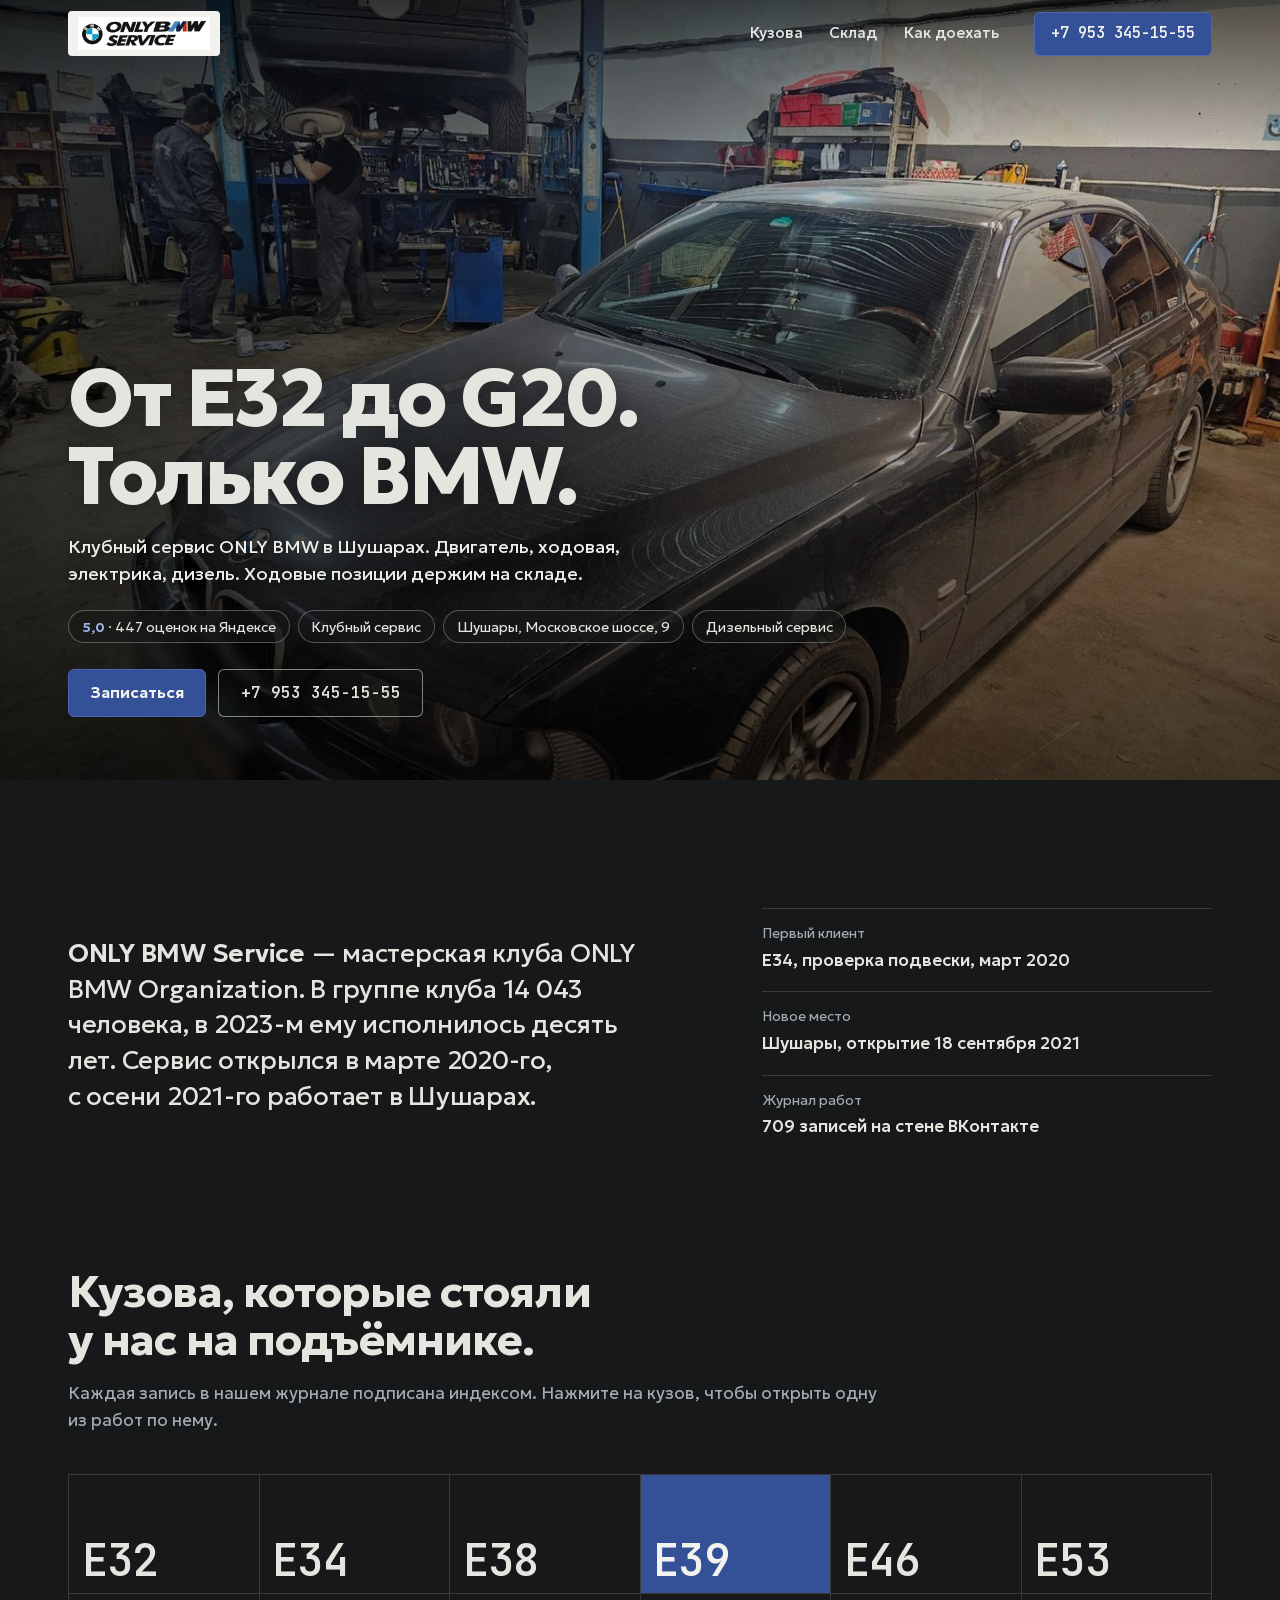
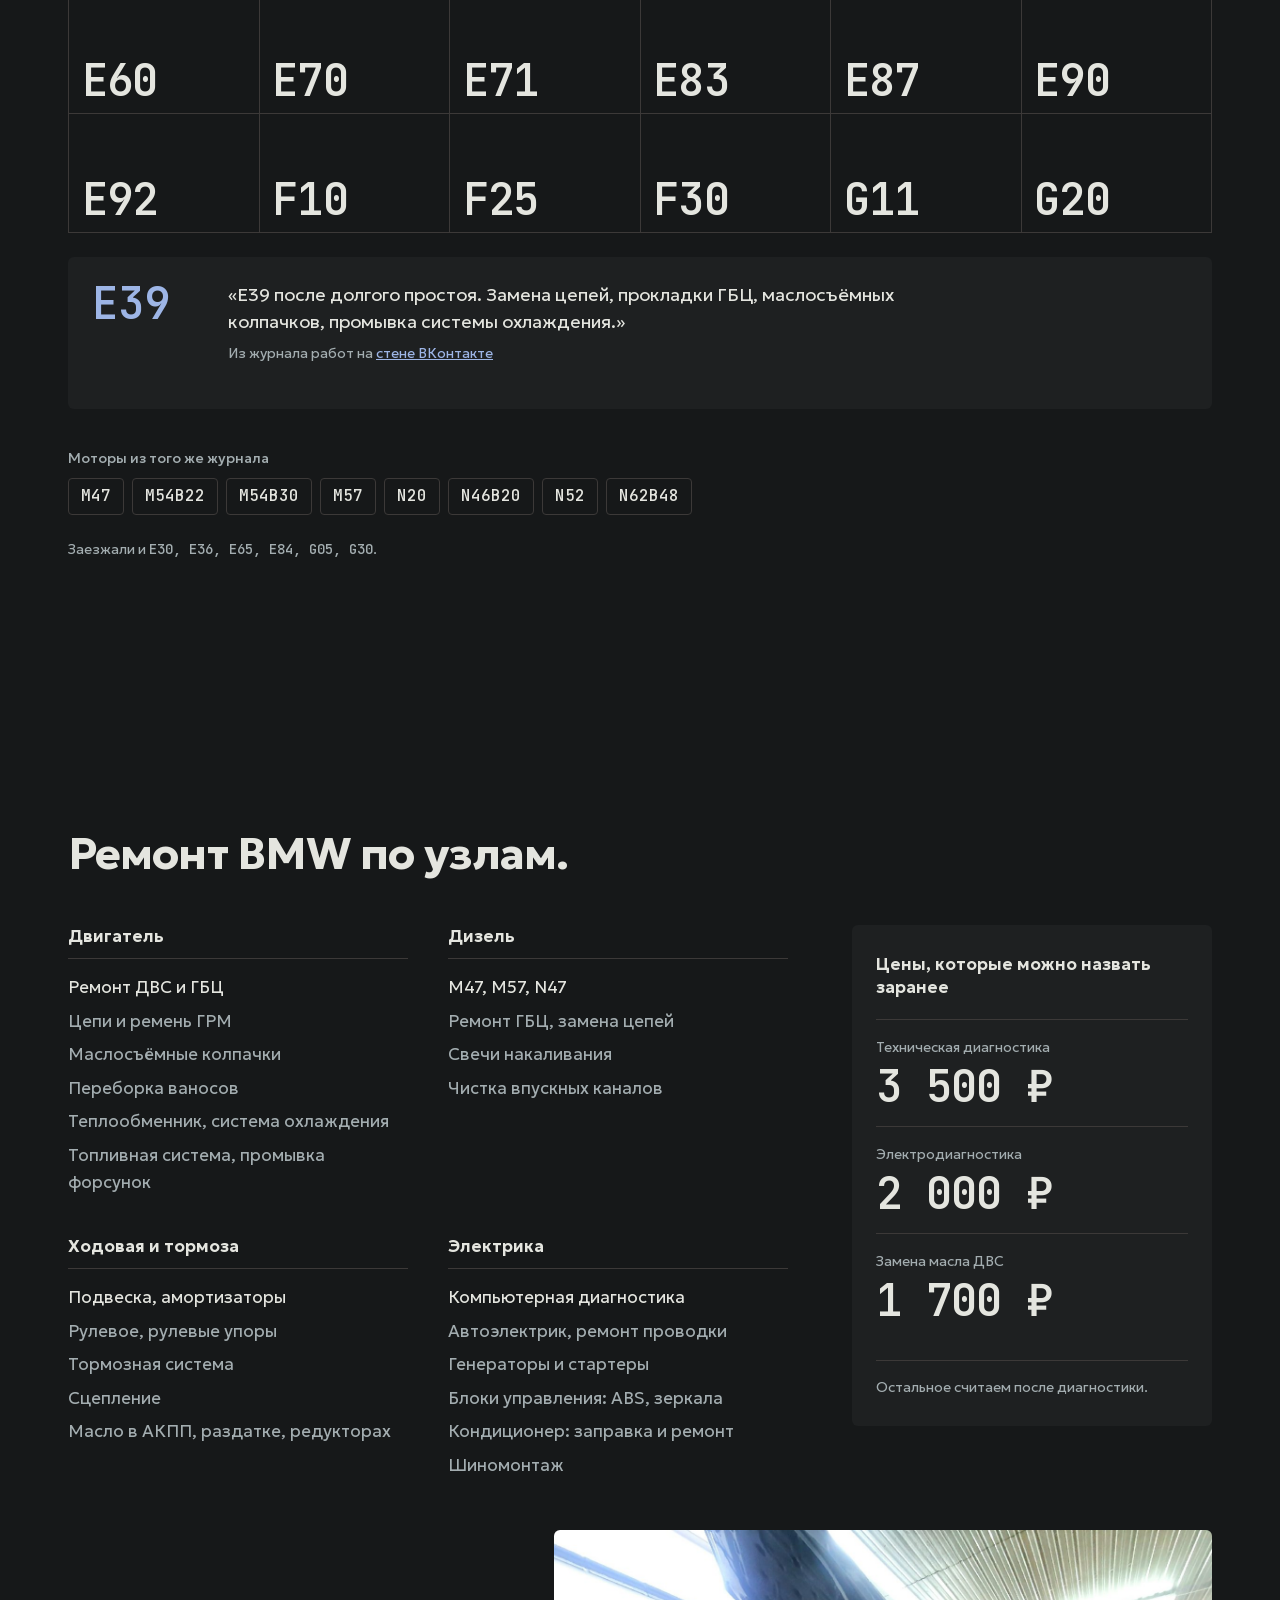
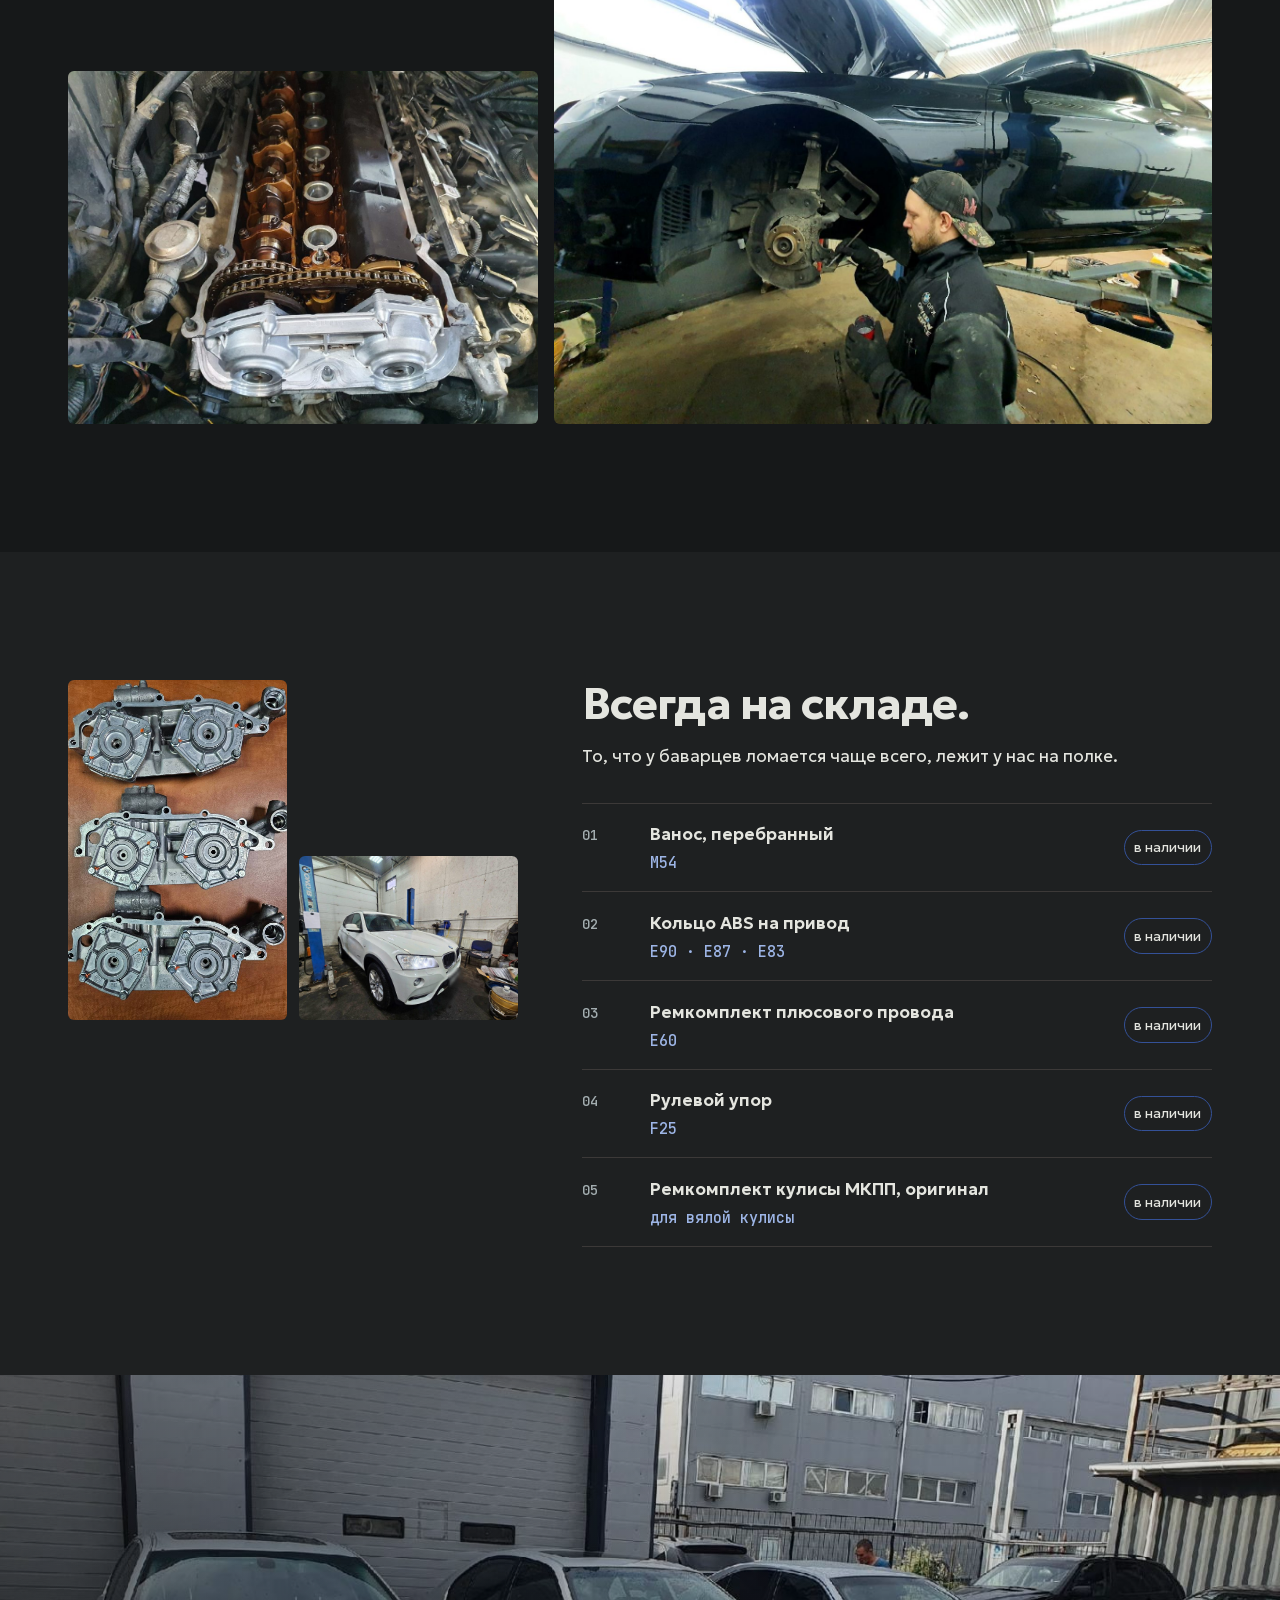
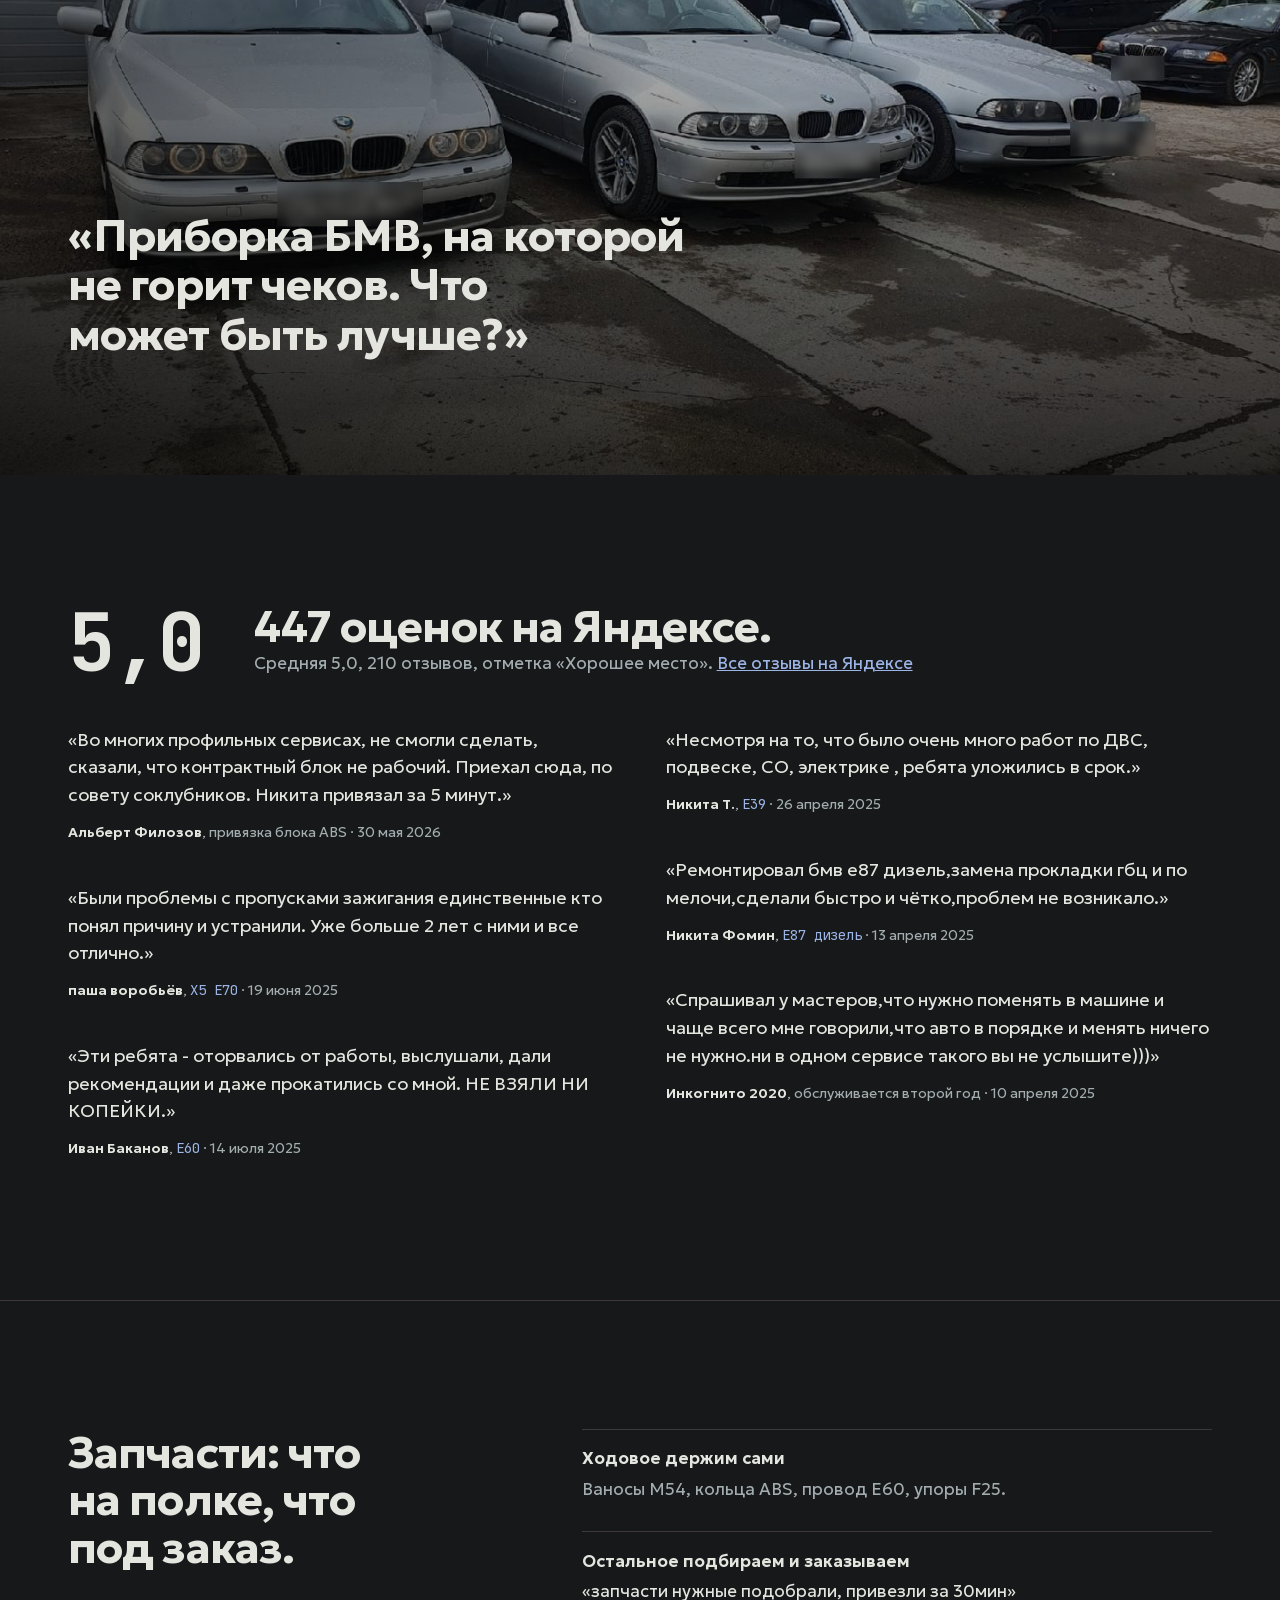
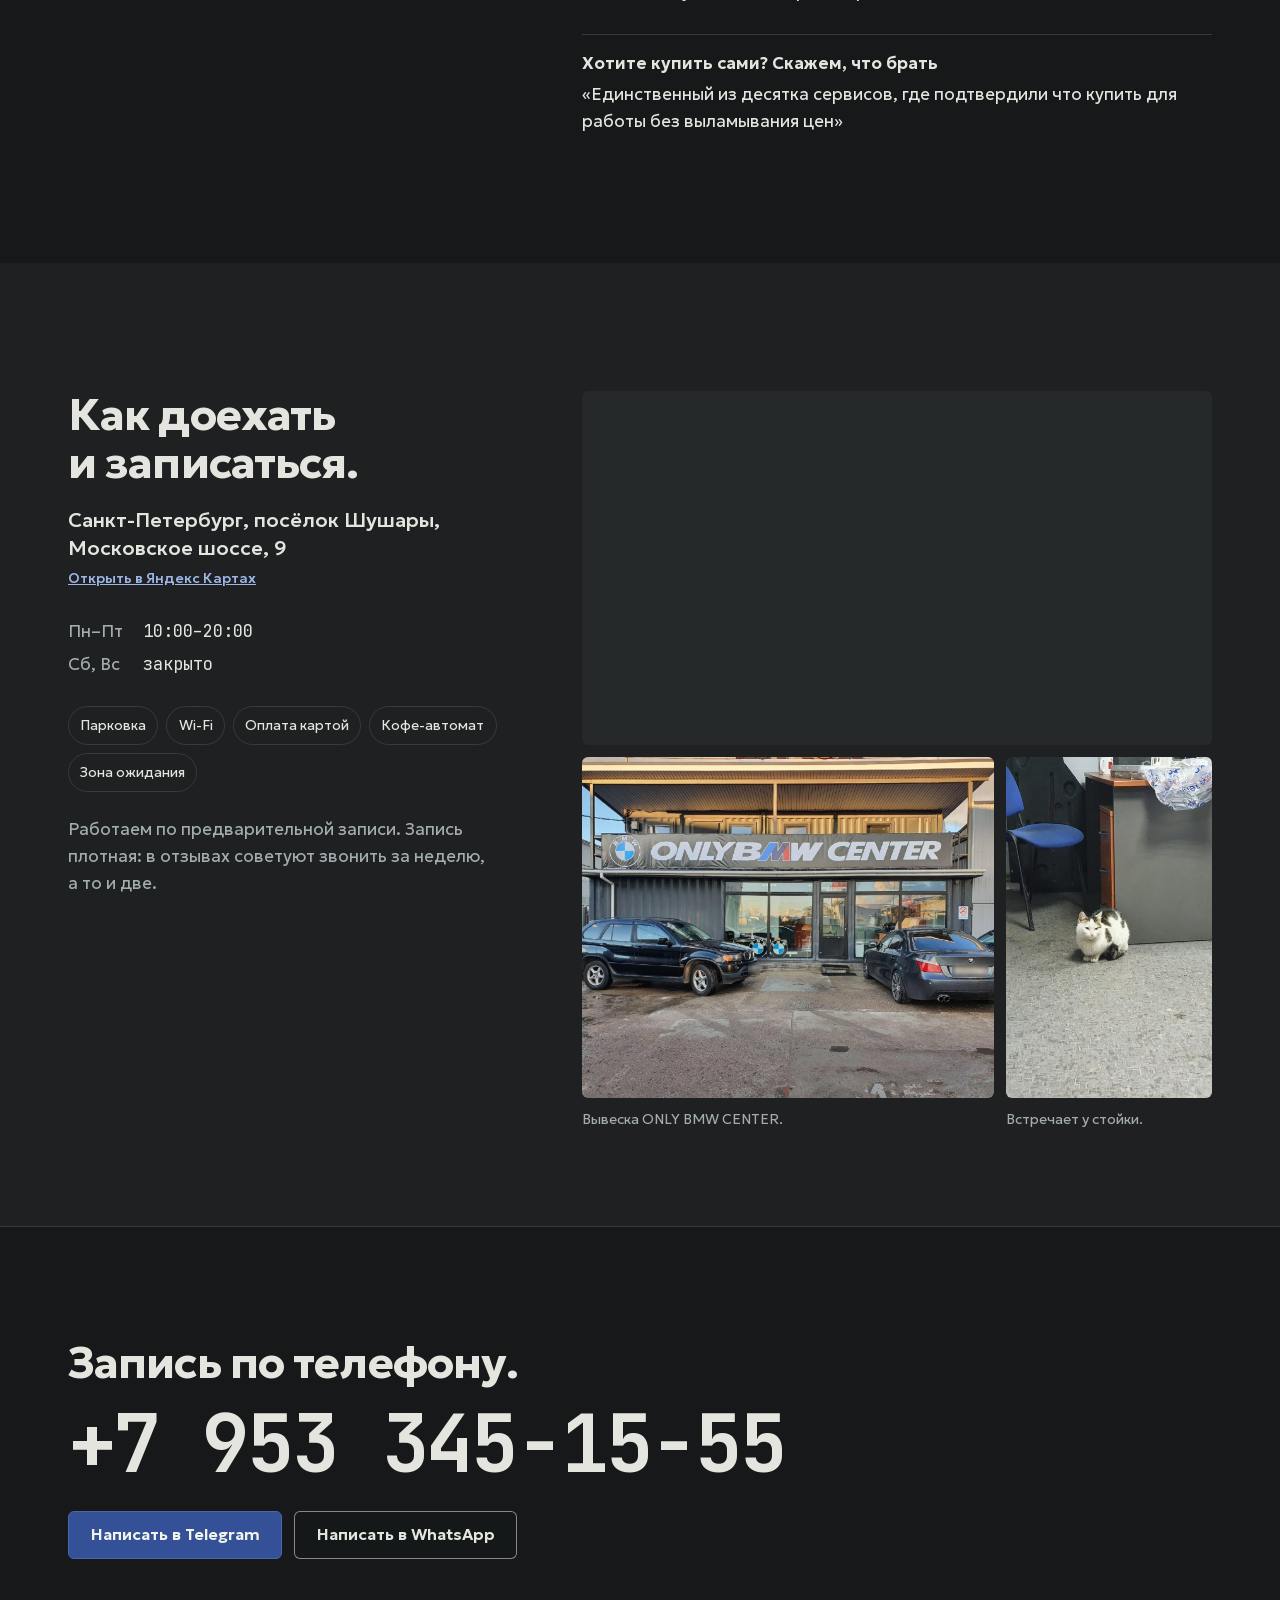
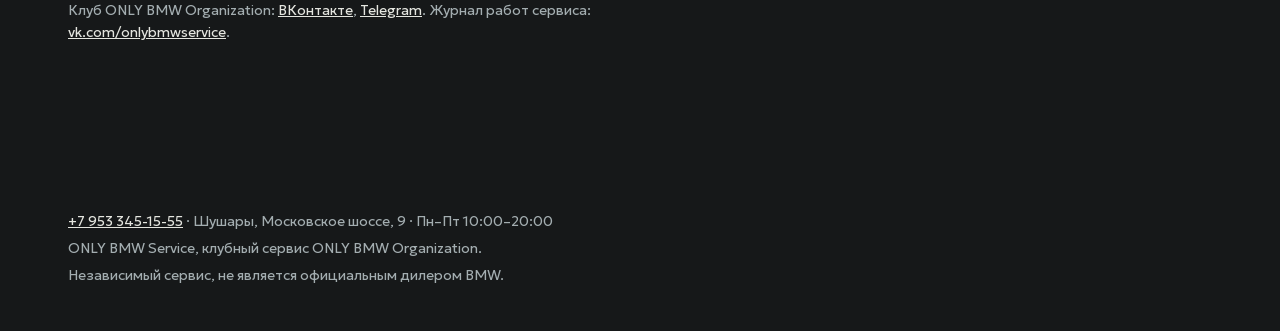
==== index.html @ e35d7541 "first commit" ====
<!doctype html>
<html lang="ru">
<head>
<meta charset="utf-8">
<meta name="viewport" content="width=device-width, initial-scale=1">
<title>ONLY BMW Service — ремонт BMW в Шушарах, Санкт-Петербург</title>
<meta name="description" content="Ремонт BMW в Шушарах, клубный сервис ONLY BMW: двигатель, ходовая, электрика, дизель, от E32 до G20. 5,0 на Яндексе, 447 оценок. Пн–Пт 10–20.">
<link rel="canonical" href="https://onlybmwservice.ru/">
<meta name="theme-color" content="#161819">
<meta name="color-scheme" content="dark">

<meta property="og:type" content="website">
<meta property="og:locale" content="ru_RU">
<meta property="og:site_name" content="ONLY BMW Service">
<meta property="og:title" content="ONLY BMW Service — ремонт BMW в Шушарах">
<meta property="og:description" content="От E32 до G20. Двигатель, ходовая, электрика, дизель. Московское шоссе, 9.">
<meta property="og:url" content="https://onlybmwservice.ru/">
<meta property="og:image" content="https://onlybmwservice.ru/og.jpg">
<meta property="og:image:width" content="1200">
<meta property="og:image:height" content="630">
<meta property="og:image:alt" content="Цех ONLY BMW Service в Шушарах: BMW E39 и механики у подъёмника">
<meta name="twitter:card" content="summary_large_image">

<link rel="icon" href="favicon.svg" type="image/svg+xml">
<link rel="icon" href="favicon.png" type="image/png" sizes="64x64">
<link rel="apple-touch-icon" href="apple-touch-icon.png">
<link rel="preload" href="fonts/geologica-cyrillic.woff2" as="font" type="font/woff2" crossorigin>
<link rel="preload" href="img/ceh-e39-podyomnik.jpg" as="image" fetchpriority="high">
<link rel="stylesheet" href="fonts.css">

<script>document.documentElement.classList.add('has-js')</script>

<script type="application/ld+json">
{
  "@context": "https://schema.org",
  "@type": "AutoRepair",
  "@id": "https://onlybmwservice.ru/#service",
  "name": "ONLY BMW Service",
  "alternateName": "Клубный сервис ONLY BMW Organization",
  "url": "https://onlybmwservice.ru/",
  "image": "https://onlybmwservice.ru/og.jpg",
  "logo": "https://onlybmwservice.ru/img/logo.png",
  "telephone": "+79533451555",
  "brand": {"@type": "Brand", "name": "BMW"},
  "address": {
    "@type": "PostalAddress",
    "streetAddress": "Московское шоссе, 9",
    "addressLocality": "посёлок Шушары",
    "addressRegion": "Санкт-Петербург",
    "addressCountry": "RU"
  },
  "geo": {"@type": "GeoCoordinates", "latitude": 59.802649, "longitude": 30.399393},
  "hasMap": "https://yandex.ru/maps/org/only_bmw_service/28068425064/",
  "areaServed": {"@type": "City", "name": "Санкт-Петербург"},
  "openingHoursSpecification": [{
    "@type": "OpeningHoursSpecification",
    "dayOfWeek": ["Monday", "Tuesday", "Wednesday", "Thursday", "Friday"],
    "opens": "10:00",
    "closes": "20:00"
  }],
  "aggregateRating": {
    "@type": "AggregateRating",
    "ratingValue": "5.0",
    "bestRating": "5",
    "ratingCount": "447",
    "reviewCount": "210"
  },
  "paymentAccepted": "Банковская карта",
  "amenityFeature": [
    {"@type": "LocationFeatureSpecification", "name": "Парковка", "value": true},
    {"@type": "LocationFeatureSpecification", "name": "Wi-Fi", "value": true}
  ],
  "makesOffer": [
    {"@type": "Offer", "price": "3500", "priceCurrency": "RUB", "itemOffered": {"@type": "Service", "name": "Техническая диагностика"}},
    {"@type": "Offer", "price": "2000", "priceCurrency": "RUB", "itemOffered": {"@type": "Service", "name": "Электродиагностика"}},
    {"@type": "Offer", "price": "1700", "priceCurrency": "RUB", "itemOffered": {"@type": "Service", "name": "Замена масла ДВС"}}
  ],
  "sameAs": [
    "https://vk.com/onlybmwservice",
    "https://vk.com/onlybmworg",
    "https://t.me/onlybmwservice",
    "https://t.me/onlybmworg"
  ]
}
</script>

<style>
/* Палитра снята с их фото в Шушарах: графит цеха, синий подъёмников и фасада.
   Синий #345198 — только заливка; для текста осветлённый #9DB5E6 (8,6:1 на фоне). */
:root {
  --ink: #161819;        /* фон, цех темнее, чем в кадре #212323 */
  --surface: #1E2021;
  --surface-2: #262929;
  --line: #3C3938;       /* замер, стены цеха */
  --text: #E4E5DF;       /* 14:1 на фоне */
  --muted: #A3ADB0;      /* холодный полутон #576469, поднятый по V; 7,8:1 */
  --blue: #345198;       /* фасад и подъёмники; белый текст на нём 6,8:1 */
  --blue-deep: #2A4380;
  --blue-hi: #9DB5E6;
  --plate: #F2F3EF;
  --focus: #B4C7EE;
  --on-accent: #F2F3EF;                        /* текст на синем, 6,9:1 */
  --accent-edge: #4A67AD;                      /* кромка залитой кнопки */
  --on-photo: #EDEEE9;                         /* текст поверх фото */
  --on-photo-muted: #D7D9D3;
  --line-photo: rgba(228, 229, 223, .55);      /* обводка кнопки поверх фото */
  --line-photo-soft: rgba(228, 229, 223, .32); /* обводка пилюль */
  --glass: rgba(22, 24, 25, .25);              /* подложка кнопки поверх фото */
  --glass-hover: rgba(22, 24, 25, .5);
  --glass-pill: rgba(22, 24, 25, .55);
  --header-solid: rgba(22, 24, 25, .96);
  --shade-text: rgba(0, 0, 0, .35);
  --shade-text-strong: rgba(0, 0, 0, .55);
  --scrim-hero:
    linear-gradient(to bottom, rgba(0,0,0,.6) 0, rgba(0,0,0,0) 150px),
    linear-gradient(to top, rgba(0,0,0,.66) 0%, rgba(0,0,0,.3) 50%, rgba(0,0,0,.08) 78%),
    linear-gradient(to right, rgba(0,0,0,.62) 0%, rgba(0,0,0,.4) 42%, rgba(0,0,0,0) 72%);
  --scrim-quote:
    linear-gradient(to top, rgba(0,0,0,.78), rgba(0,0,0,.3) 55%, rgba(0,0,0,.05)),
    linear-gradient(to right, rgba(0,0,0,.45), rgba(0,0,0,0) 65%);

  --f-sans: 'Geologica', system-ui, -apple-system, 'Segoe UI', Roboto, sans-serif;
  --f-mono: 'JetBrains Mono', ui-monospace, 'SF Mono', Menlo, Consolas, monospace;

  /* четыре кегля, не больше */
  --t-display: clamp(2.5rem, 6.5vw, 5rem);
  --t-head: clamp(1.75rem, 3.6vw, 2.75rem);
  --t-body: 1.0625rem;
  --t-small: .875rem;

  --gutter: clamp(1rem, 4vw, 3rem);
  --section: clamp(5rem, 10vw, 8rem);
  --max: 1240px;
  --radius: 6px;
  --ease: cubic-bezier(.2, .7, .2, 1);       /* появление, база промта */
  --ease-out: cubic-bezier(.23, 1, .32, 1);  /* отклик на действие */
}

*, *::before, *::after { box-sizing: border-box; }
html { -webkit-text-size-adjust: 100%; scroll-behavior: smooth; scroll-padding-top: 76px; color-scheme: dark; }
a, button { touch-action: manipulation; -webkit-tap-highlight-color: transparent; }
@media (prefers-reduced-motion: reduce) { html { scroll-behavior: auto; } }
body {
  margin: 0;
  background: var(--ink);
  color: var(--text);
  font-family: var(--f-sans);
  font-size: var(--t-body);
  line-height: 1.6;
  font-weight: 350;
  -webkit-font-smoothing: antialiased;
  text-rendering: optimizeLegibility;
  overflow-x: clip;
}
img { display: block; max-width: 100%; height: auto; }
a { color: inherit; }
p { margin: 0 0 1em; max-width: 68ch; }
h1, h2, h3 { margin: 0; font-weight: 700; letter-spacing: -.02em; }
h2 { font-size: var(--t-head); line-height: 1.08; text-wrap: balance; }
h2 + p { margin-top: 1rem; }
h3 { font-size: var(--t-body); line-height: 1.35; font-weight: 600; letter-spacing: 0; }
.mono { font-family: var(--f-mono); font-weight: 500; letter-spacing: 0; }
.muted { color: var(--muted); }
.small { font-size: var(--t-small); line-height: 1.5; }

:focus-visible { outline: 2px solid var(--focus); outline-offset: 3px; border-radius: 2px; }

.wrap { width: 100%; max-width: var(--max); margin-inline: auto; padding-inline: var(--gutter); }
.section { padding-block: var(--section); }

.skip {
  position: absolute; left: 1rem; top: -4rem; z-index: 100;
  background: var(--plate); color: var(--ink); padding: .75rem 1rem; border-radius: var(--radius);
  font-weight: 600; text-decoration: none;
}
.skip:focus { top: 1rem; }

/* ---------- кнопки ---------- */
.btn {
  display: inline-flex; align-items: center; justify-content: center; gap: .5rem;
  min-height: 48px; padding: .75rem 1.35rem;
  border-radius: var(--radius); border: 1px solid transparent;
  font: 600 1rem/1.2 var(--f-sans); text-decoration: none; white-space: nowrap;
  cursor: pointer;
  transition: background-color .18s ease, border-color .18s ease, transform .16s var(--ease-out);
}
.btn:active { transform: scale(.97); }
.btn-fill { background: var(--blue); color: var(--on-accent); border-color: var(--accent-edge); }
@media (hover: hover) and (pointer: fine) { .btn-fill:hover { background: var(--blue-deep); } }
.btn-line { color: var(--text); border-color: var(--line-photo); background: var(--glass); }
@media (hover: hover) and (pointer: fine) { .btn-line:hover { border-color: var(--text); background: var(--glass-hover); } }
.btn .mono { font-weight: 600; }

/* ---------- шапка ---------- */
.site-header {
  position: fixed; inset: 0 0 auto; z-index: 50; height: 68px;
  display: flex; align-items: center;
  transition: background-color .25s var(--ease), border-color .25s var(--ease);
  border-bottom: 1px solid transparent;
}
.site-header.is-solid { background: var(--header-solid); border-bottom-color: var(--line); }
.site-header .wrap { display: flex; align-items: center; gap: 1.5rem; }
.logo {
  display: inline-flex; align-items: center; background: var(--plate);
  padding: 6px 10px; border-radius: 4px; flex: none;
}
.logo img { width: 132px; height: 33px; }
.nav { display: flex; gap: .25rem; margin-left: auto; }
.nav a {
  display: inline-flex; align-items: center; min-height: 44px; padding: 0 .7rem;
  text-decoration: none; font-size: .95rem; font-weight: 450; color: var(--text); border-radius: 4px;
}
@media (hover: hover) and (pointer: fine) { .nav a:hover { color: var(--blue-hi); } }
.header-tel { min-height: 44px; padding: .5rem 1rem; font-size: .95rem; }
@media (max-width: 960px) { .nav { display: none; } .header-tel { margin-left: auto; } }
@media (max-width: 420px) { .header-tel .tel-full { display: none; } }
@media (min-width: 421px) { .header-tel .tel-short { display: none; } }

/* ---------- герой ---------- */
.hero {
  position: relative; min-height: min(92vh, 780px); min-height: min(92svh, 780px);
  display: flex; align-items: flex-end; isolation: isolate; overflow: hidden;
}
.hero-img { position: absolute; inset: 0; z-index: -2; }
.hero-img img { width: 100%; height: 100%; object-fit: cover; object-position: 62% 55%; }
.hero::after {
  content: ""; position: absolute; inset: 0; z-index: -1;
  background: var(--scrim-hero);
}
.hero .wrap { padding-bottom: clamp(2.5rem, 7vh, 4.5rem); padding-top: 96px; }
.hero h1 {
  font-size: var(--t-display); line-height: .98; letter-spacing: -.03em; font-weight: 800;
  max-width: 11ch; text-shadow: 0 1px 24px var(--shade-text);
}
.hero-sub { text-shadow: 0 1px 12px var(--shade-text-strong); margin-top: 1.1rem; max-width: 46ch; font-size: 1.125rem; line-height: 1.5; color: var(--on-photo); font-weight: 400; }
.pills { display: flex; flex-wrap: wrap; gap: .5rem; margin: 1.4rem 0 1.6rem; padding: 0; list-style: none; }
.pills li {
  font-size: var(--t-small); line-height: 1; padding: .55rem .8rem;
  border: 1px solid var(--line-photo-soft); border-radius: 999px;
  background: var(--glass-pill); color: var(--text);
}
.pills .star { color: var(--blue-hi); font-weight: 600; }
@media (max-width: 420px) { .pills .opt { display: none; } }
.hero-cta { display: flex; flex-wrap: wrap; gap: .75rem; }

/* ---------- кто мы ---------- */
.about { padding-block: var(--section) 0; }
.about-grid { display: grid; grid-template-columns: 7fr 5fr; gap: clamp(2rem, 5vw, 5rem); align-items: end; }
.about-lead { font-size: clamp(1.25rem, 2.2vw, 1.6rem); line-height: 1.4; font-weight: 400; max-width: 34ch; letter-spacing: -.01em; }
.about-lead strong { font-weight: 600; }
.about-facts { margin: 0; display: grid; gap: 1.1rem; }
.about-facts div { border-top: 1px solid var(--line); padding-top: .8rem; }
.about-facts dt { font-size: var(--t-small); color: var(--muted); }
.about-facts dd { margin: .15rem 0 0; font-weight: 500; }
@media (max-width: 860px) { .about-grid { grid-template-columns: 1fr; } }

/* ---------- сетка кузовов ---------- */
.index h2 { max-width: 20ch; }
.index-intro { margin-top: 1rem; color: var(--muted); }
.chassis {
  margin: 2.5rem 0 0; padding: 0; list-style: none;
  display: grid; grid-template-columns: repeat(6, minmax(0, 1fr));
  border-top: 1px solid var(--line); border-left: 1px solid var(--line);
}
.chassis li { border-right: 1px solid var(--line); border-bottom: 1px solid var(--line); }
.chassis button {
  appearance: none; width: 100%; min-height: 44px; aspect-ratio: 16 / 10;
  display: flex; align-items: flex-end; justify-content: flex-start;
  padding: .7rem .8rem; border: 0; margin: 0; background: transparent; color: var(--text);
  font: 600 var(--t-head)/1 var(--f-mono); letter-spacing: -.02em;
  cursor: pointer; text-align: left;
  transition: background-color .16s var(--ease), color .16s var(--ease);
}
@media (hover: hover) and (pointer: fine) { .chassis button:hover { background: var(--surface-2); } }
.chassis button[aria-pressed="true"] { background: var(--blue); color: var(--on-accent); }
.chassis button:focus-visible { outline-offset: -3px; }
.chassis .gen { font-size: var(--t-small); color: var(--muted); }
@media (max-width: 860px) { .chassis { grid-template-columns: repeat(4, minmax(0, 1fr)); } }
@media (max-width: 520px) {
  .chassis { grid-template-columns: repeat(3, minmax(0, 1fr)); }
  .chassis button { aspect-ratio: 4 / 3; font-size: 1.5rem; padding: .55rem .6rem; }
}

.logbook {
  display: grid; grid-template-columns: 7rem 1fr; gap: 1.5rem;
  margin-top: 1.5rem; padding: 1.5rem; background: var(--surface); border-radius: var(--radius);
  min-height: 9.5rem;
}
.logbook-code { font: 600 var(--t-head)/1 var(--f-mono); color: var(--blue-hi); }
.logbook-text { font-size: 1.125rem; line-height: 1.5; margin: 0 0 .5rem; max-width: 60ch; }
.logbook-src { margin: 0; }
.logbook-src a { color: var(--blue-hi); }
@media (max-width: 520px) { .logbook { grid-template-columns: 1fr; gap: .5rem; padding: 1.1rem; } }

.engines { margin-top: 2.5rem; display: flex; flex-wrap: wrap; align-items: baseline; gap: .6rem 1.5rem; }
.engines h3 { color: var(--muted); font-weight: 450; font-size: var(--t-small); width: 100%; }
.engines ul { list-style: none; margin: 0; padding: 0; display: flex; flex-wrap: wrap; gap: .5rem; }
.engines li { font: 500 1rem/1 var(--f-mono); padding: .6rem .75rem; border: 1px solid var(--line); border-radius: 4px; }
.also { margin-top: 1.5rem; }

/* ---------- работы ---------- */
.works-grid { display: grid; grid-template-columns: 8fr 4fr; gap: clamp(2rem, 5vw, 4.5rem); margin-top: 3rem; }
.units { display: grid; grid-template-columns: repeat(2, minmax(0, 1fr)); gap: 2.25rem 2.5rem; }
.unit h3 { padding-bottom: .6rem; border-bottom: 1px solid var(--line); margin-bottom: .75rem; }
.unit ul { list-style: none; margin: 0; padding: 0; color: var(--muted); }
.unit li { padding: .2rem 0; }
.unit li span { color: var(--text); }
.prices { align-self: start; background: var(--surface); border-radius: var(--radius); padding: 1.75rem 1.5rem; }
.prices h3 { margin-bottom: 1.25rem; }
.prices dl { margin: 0; }
.prices div { padding: 1rem 0; border-top: 1px solid var(--line); }
.prices dt { color: var(--muted); font-size: var(--t-small); }
.prices dd { margin: .2rem 0 0; font: 600 var(--t-head)/1.1 var(--f-mono); letter-spacing: -.02em; }
.prices .rest { margin: 1.25rem 0 0; padding-top: 1rem; border-top: 1px solid var(--line); }
.works-photo { margin-top: 3rem; display: grid; grid-template-columns: 5fr 7fr; gap: 1rem; align-items: end; }
.works-photo figure { margin: 0; }
.works-photo img { border-radius: var(--radius); width: 100%; }
@media (max-width: 900px) {
  .works-grid { grid-template-columns: 1fr; }
  .works-photo { grid-template-columns: 1fr; }
}
@media (max-width: 560px) { .units { grid-template-columns: 1fr; } }

/* ---------- склад ---------- */
.stock { background: var(--surface); }
.stock-grid { display: grid; grid-template-columns: 5fr 7fr; gap: clamp(2rem, 5vw, 4.5rem); align-items: start; }
.stock-photos { display: grid; grid-template-columns: 1fr 1fr; gap: .75rem; }
.stock-photos figure { margin: 0; }
.stock-photos img { border-radius: var(--radius); width: 100%; height: 100%; object-fit: cover; }
.stock-photos .tall { grid-row: span 2; }
.catalog { list-style: none; margin: 2rem 0 0; padding: 0; counter-reset: pos; }
.catalog li {
  display: grid; grid-template-columns: 3.25rem 1fr auto; gap: .25rem 1rem; align-items: baseline;
  padding: 1.1rem 0; border-top: 1px solid var(--line);
}
.catalog li:last-child { border-bottom: 1px solid var(--line); }
.catalog .pos { font: 500 var(--t-small)/1 var(--f-mono); color: var(--muted); }
.catalog .name { font-weight: 600; }
.catalog .fits { grid-column: 2; font: 500 .95rem/1.4 var(--f-mono); color: var(--blue-hi); }
.catalog .status {
  grid-column: 3; grid-row: 1 / span 2; align-self: center;
  font-size: var(--t-small); padding: .35rem .6rem; border-radius: 999px;
  border: 1px solid var(--blue); color: var(--text); white-space: nowrap;
}
@media (max-width: 900px) { .stock-grid { grid-template-columns: 1fr; } .stock-photos { order: 2; } }
@media (max-width: 480px) {
  .catalog li { grid-template-columns: 2.25rem 1fr; }
  .catalog .status { grid-column: 2; grid-row: auto; justify-self: start; margin-top: .4rem; }
}

/* ---------- цитата на фото ---------- */
.quote-band { position: relative; isolation: isolate; min-height: clamp(420px, 60vw, 700px); display: flex; align-items: flex-end; }
.quote-band img { position: absolute; inset: 0; width: 100%; height: 100%; object-fit: cover; z-index: -2; }
.quote-band::after { content: ""; position: absolute; inset: 0; z-index: -1; background: var(--scrim-quote); }
.quote-band blockquote { margin: 0; padding-block: clamp(2.5rem, 6vw, 4.5rem); }
.quote-band p { font-size: var(--t-head); line-height: 1.12; font-weight: 700; letter-spacing: -.02em; max-width: 22ch; text-wrap: balance; }
.quote-band footer { color: var(--on-photo-muted); font-size: var(--t-small); }

/* ---------- отзывы ---------- */
.reviews-head { display: grid; grid-template-columns: auto 1fr; gap: clamp(1.5rem, 4vw, 3.5rem); align-items: end; }
.score { font: 700 var(--t-display)/.9 var(--f-mono); letter-spacing: -.04em; }
.score-meta p { margin: 0; }
.score-meta a { color: var(--blue-hi); }
.review-list {
  list-style: none; margin: 3rem 0 0; padding: 0;
  columns: 2 22rem; column-gap: clamp(1.5rem, 4vw, 3.5rem);
}
.review-list li { break-inside: avoid; margin: 0 0 2.5rem; }
.review-list blockquote { margin: 0; }
.review-list blockquote p { font-size: 1.125rem; line-height: 1.55; margin-bottom: .75rem; }
.review-list .who { font-size: var(--t-small); color: var(--muted); }
.review-list .who b { color: var(--text); font-weight: 600; }
.review-list .car { font-family: var(--f-mono); color: var(--blue-hi); }
@media (max-width: 560px) { .reviews-head { grid-template-columns: 1fr; } }

/* ---------- запчасти начистоту ---------- */
.parts { border-top: 1px solid var(--line); }
.parts-grid { display: grid; grid-template-columns: 5fr 7fr; gap: clamp(2rem, 5vw, 4.5rem); }
.parts-steps { list-style: none; margin: 0; padding: 0; display: grid; gap: 1.75rem; }
.parts-steps li { padding-top: 1.1rem; border-top: 1px solid var(--line); }
.parts-steps h3 { margin-bottom: .35rem; }
.parts-steps p { color: var(--muted); margin: 0; }
.parts-steps q { color: var(--text); quotes: "«" "»"; }
@media (max-width: 860px) { .parts-grid { grid-template-columns: 1fr; } }

/* ---------- как доехать ---------- */
.visit { background: var(--surface); }
.visit-grid { display: grid; grid-template-columns: 5fr 7fr; gap: clamp(2rem, 5vw, 4rem); }
.visit address { font-style: normal; font-size: 1.25rem; line-height: 1.4; font-weight: 500; margin-top: 1.25rem; }
.visit address a { color: var(--blue-hi); }
.hours { margin: 1.75rem 0 0; display: grid; grid-template-columns: auto 1fr; gap: .35rem 1.25rem; }
.hours dt { color: var(--muted); }
.hours dd { margin: 0; font-family: var(--f-mono); }
.amen { list-style: none; margin: 1.75rem 0 0; padding: 0; display: flex; flex-wrap: wrap; gap: .5rem; }
.amen li { font-size: var(--t-small); padding: .45rem .7rem; border: 1px solid var(--line); border-radius: 999px; }
.visit-note { margin-top: 1.5rem; color: var(--muted); }
.visit-media { display: grid; gap: .75rem; grid-template-columns: 2fr 1fr; grid-template-rows: auto auto; }
.visit-media .map { grid-column: 1 / -1; aspect-ratio: 16 / 9; border-radius: var(--radius); overflow: hidden; background: var(--surface-2); position: relative; }
.visit-media .map iframe { width: 100%; height: 100%; border: 0; display: block; }
.visit-media figure { margin: 0; }
figcaption { margin-top: .6rem; font-size: var(--t-small); color: var(--muted); }
.visit-media img { border-radius: var(--radius); width: 100%; height: 100%; object-fit: cover; }
@media (max-width: 900px) { .visit-grid { grid-template-columns: 1fr; } }

/* ---------- CTA ---------- */
/* Графит, а не сплошной синий: синий остаётся на кнопке, как на всей странице. */
.cta { border-top: 1px solid var(--line); }
.cta .wrap { padding-block: clamp(4rem, 9vw, 7rem); }
.cta-tel {
  display: inline-block; margin: 1rem 0 1.75rem; color: var(--text); text-decoration: none;
  font: 700 var(--t-display)/1 var(--f-mono); letter-spacing: -.04em; white-space: nowrap;
}
@media (hover: hover) and (pointer: fine) { .cta-tel:hover { color: var(--blue-hi); } }
.cta-links { display: flex; flex-wrap: wrap; gap: .75rem; }
.club { margin-top: 2.5rem; font-size: var(--t-small); color: var(--muted); }
.club a { color: var(--text); }
@media (max-width: 600px) { .cta-tel { font-size: min(var(--t-display), 8.4vw); } }

/* ---------- подвал ---------- */
.site-footer { padding-block: 2.5rem; font-size: var(--t-small); color: var(--muted); }
.site-footer p { margin: 0 0 .3rem; max-width: none; }
.site-footer a { color: var(--text); }

/* ---------- появление ---------- */
.has-js .reveal { opacity: 0; transform: translateY(8px); }
.reveal.is-in { opacity: 1; transform: none; transition: opacity .5s var(--ease), transform .5s var(--ease); transition-delay: var(--d, 0ms); }
@media (prefers-reduced-motion: reduce) {
  .has-js .reveal { opacity: 1; transform: none; }
  .reveal.is-in { transition: none; }
  .btn, .chassis button, .site-header { transition: none; }
}
</style>
</head>
<body>
<a class="skip" href="#main">К содержанию</a>

<header class="site-header" id="top">
  <div class="wrap">
    <a class="logo" href="#top" aria-label="ONLY BMW Service, наверх">
      <img src="img/logo.png" width="132" height="33" alt="ONLY BMW Service">
    </a>
    <nav class="nav" aria-label="Разделы">
      <a href="#kuzova">Кузова</a>
      <a href="#sklad">Склад</a>
      <a href="#zapis">Как доехать</a>
    </nav>
    <a class="btn btn-fill header-tel" href="tel:+79533451555"><span class="mono tel-full">+7 953 345-15-55</span><span class="tel-short">Позвонить</span></a>
  </div>
</header>

<main id="main">

<section class="hero" aria-labelledby="hero-title">
  <div class="hero-img">
    <img src="img/ceh-e39-podyomnik.jpg" width="1440" height="1080" alt="Цех ONLY BMW Service в Шушарах: тёмная E39 на переднем плане, за ней механики под машиной на синем подъёмнике" fetchpriority="high">
  </div>
  <div class="wrap">
    <h1 id="hero-title" class="reveal">От E32 до&nbsp;G20. Только BMW.</h1>
    <p class="hero-sub reveal" style="--d:60ms">Клубный сервис ONLY BMW в&nbsp;Шушарах. Двигатель, ходовая, электрика, дизель. Ходовые позиции держим на&nbsp;складе.</p>
    <ul class="pills reveal" style="--d:120ms" aria-label="Коротко">
      <li><span class="star">5,0</span> · 447 оценок на Яндексе</li>
      <li class="opt">Клубный сервис</li>
      <li>Шушары, Московское шоссе, 9</li>
      <li class="opt">Дизельный сервис</li>
    </ul>
    <div class="hero-cta reveal" style="--d:180ms">
      <a class="btn btn-fill" href="#zapis">Записаться</a>
      <a class="btn btn-line" href="tel:+79533451555"><span class="mono">+7 953 345-15-55</span></a>
    </div>
  </div>
</section>

<section class="about" aria-label="Кто мы">
  <div class="wrap about-grid">
    <p class="about-lead">
      <strong>ONLY BMW Service</strong> — мастерская клуба ONLY BMW Organization. В&nbsp;группе клуба 14&nbsp;043 человека, в&nbsp;2023-м ему исполнилось десять лет. Сервис открылся в&nbsp;марте 2020-го, с&nbsp;осени 2021-го работает в&nbsp;Шушарах.
    </p>
    <dl class="about-facts">
      <div><dt>Первый клиент</dt><dd>E34, проверка подвески, март 2020</dd></div>
      <div><dt>Новое место</dt><dd>Шушары, открытие 18 сентября 2021</dd></div>
      <div><dt>Журнал работ</dt><dd>709 записей на стене ВКонтакте</dd></div>
    </dl>
  </div>
</section>

<section class="section index" id="kuzova" aria-labelledby="kuzova-title">
  <div class="wrap">
    <h2 id="kuzova-title">Кузова, которые стояли у&nbsp;нас на&nbsp;подъёмнике.</h2>
    <p class="index-intro">Каждая запись в&nbsp;нашем журнале подписана индексом. Нажмите на&nbsp;кузов, чтобы открыть одну из&nbsp;работ по&nbsp;нему.</p>

    <ul class="chassis" id="chassis" aria-label="Кузова BMW" translate="no">
      <li class="reveal"><button type="button" data-code="E32">E32</button></li>
      <li class="reveal"><button type="button" data-code="E34">E34</button></li>
      <li class="reveal"><button type="button" data-code="E38">E38</button></li>
      <li class="reveal"><button type="button" data-code="E39" aria-pressed="true">E39</button></li>
      <li class="reveal"><button type="button" data-code="E46">E46</button></li>
      <li class="reveal"><button type="button" data-code="E53">E53</button></li>
      <li class="reveal"><button type="button" data-code="E60">E60</button></li>
      <li class="reveal"><button type="button" data-code="E70">E70</button></li>
      <li class="reveal"><button type="button" data-code="E71">E71</button></li>
      <li class="reveal"><button type="button" data-code="E83">E83</button></li>
      <li class="reveal"><button type="button" data-code="E87">E87</button></li>
      <li class="reveal"><button type="button" data-code="E90">E90</button></li>
      <li class="reveal"><button type="button" data-code="E92">E92</button></li>
      <li class="reveal"><button type="button" data-code="F10">F10</button></li>
      <li class="reveal"><button type="button" data-code="F25">F25</button></li>
      <li class="reveal"><button type="button" data-code="F30">F30</button></li>
      <li class="reveal"><button type="button" data-code="G11">G11</button></li>
      <li class="reveal"><button type="button" data-code="G20">G20</button></li>
    </ul>

    <div class="logbook" aria-live="polite">
      <div class="logbook-code" id="log-code" translate="no">E39</div>
      <div>
        <p class="logbook-text" id="log-text">«E39 после долгого простоя. Замена цепей, прокладки ГБЦ, маслосъёмных колпачков, промывка системы охлаждения.»</p>
        <p class="logbook-src small muted" id="log-src">Из журнала работ на <a href="https://vk.com/wall-192157325_371" rel="noopener" target="_blank">стене ВКонтакте</a></p>
      </div>
    </div>

    <div class="engines">
      <h3>Моторы из того же журнала</h3>
      <ul aria-label="Моторы" translate="no">
        <li>M47</li><li>M54B22</li><li>M54B30</li><li>M57</li><li>N20</li><li>N46B20</li><li>N52</li><li>N62B48</li>
      </ul>
    </div>
    <p class="also small muted">Заезжали и&nbsp;<span class="mono" translate="no">E30, E36, E65, E84, G05, G30</span>.</p>
  </div>
</section>

<section class="section works" id="raboty" aria-labelledby="raboty-title">
  <div class="wrap">
    <h2 id="raboty-title">Ремонт BMW по&nbsp;узлам.</h2>
    <div class="works-grid">
      <div class="units">
        <div class="unit">
          <h3>Двигатель</h3>
          <ul>
            <li><span>Ремонт ДВС и ГБЦ</span></li>
            <li>Цепи и ремень ГРМ</li>
            <li>Маслосъёмные колпачки</li>
            <li>Переборка ваносов</li>
            <li>Теплообменник, система охлаждения</li>
            <li>Топливная система, промывка форсунок</li>
          </ul>
        </div>
        <div class="unit">
          <h3>Дизель</h3>
          <ul>
            <li><span>M47, M57, N47</span></li>
            <li>Ремонт ГБЦ, замена цепей</li>
            <li>Свечи накаливания</li>
            <li>Чистка впускных каналов</li>
          </ul>
        </div>
        <div class="unit">
          <h3>Ходовая и тормоза</h3>
          <ul>
            <li><span>Подвеска, амортизаторы</span></li>
            <li>Рулевое, рулевые упоры</li>
            <li>Тормозная система</li>
            <li>Сцепление</li>
            <li>Масло в АКПП, раздатке, редукторах</li>
          </ul>
        </div>
        <div class="unit">
          <h3>Электрика</h3>
          <ul>
            <li><span>Компьютерная диагностика</span></li>
            <li>Автоэлектрик, ремонт проводки</li>
            <li>Генераторы и стартеры</li>
            <li>Блоки управления: ABS, зеркала</li>
            <li>Кондиционер: заправка и ремонт</li>
            <li>Шиномонтаж</li>
          </ul>
        </div>
      </div>

      <aside class="prices" aria-labelledby="prices-title">
        <h3 id="prices-title">Цены, которые можно назвать заранее</h3>
        <dl>
          <div><dt>Техническая диагностика</dt><dd>3&nbsp;500&nbsp;₽</dd></div>
          <div><dt>Электродиагностика</dt><dd>2&nbsp;000&nbsp;₽</dd></div>
          <div><dt>Замена масла ДВС</dt><dd>1&nbsp;700&nbsp;₽</dd></div>
        </dl>
        <p class="rest small muted">Остальное считаем после диагностики.</p>
      </aside>
    </div>

    <div class="works-photo">
      <figure>
        <img src="img/vanos-cep-m54.jpg" width="1200" height="900" loading="lazy" decoding="async" alt="Открытая головка M54: распредвалы, цепь и корпус ваноса">
      </figure>
      <figure>
        <img src="img/mehanik-stupica.jpg" width="1400" height="1050" loading="lazy" decoding="async" alt="Механик ONLY BMW Service работает со ступицей BMW на подъёмнике">
      </figure>
    </div>
  </div>
</section>

<section class="section stock" id="sklad" aria-labelledby="sklad-title">
  <div class="wrap stock-grid">
    <div class="stock-photos">
      <figure class="tall">
        <img src="img/sklad-vanosy-m54.jpg" width="1000" height="1333" loading="lazy" decoding="async" alt="Три перебранных ваноса для мотора M54 на столе">
      </figure>
      <figure>
        <img src="img/sklad-kolca-abs.jpg" width="1000" height="750" loading="lazy" decoding="async" alt="Четыре кольца ABS для приводов BMW">
      </figure>
      <figure>
        <img src="img/f25-v-cehu.jpg" width="1200" height="900" loading="lazy" decoding="async" alt="Белый BMW X3 F25 в цеху перед заменой рулевого упора">
      </figure>
    </div>
    <div>
      <h2 id="sklad-title">Всегда на&nbsp;складе.</h2>
      <p>То, что у&nbsp;баварцев ломается чаще всего, лежит у&nbsp;нас на&nbsp;полке.</p>
      <ol class="catalog">
        <li><span class="pos">01</span><span class="name">Ванос, перебранный</span><span class="fits">M54</span><span class="status">в наличии</span></li>
        <li><span class="pos">02</span><span class="name">Кольцо ABS на привод</span><span class="fits">E90 · E87 · E83</span><span class="status">в наличии</span></li>
        <li><span class="pos">03</span><span class="name">Ремкомплект плюсового провода</span><span class="fits">E60</span><span class="status">в наличии</span></li>
        <li><span class="pos">04</span><span class="name">Рулевой упор</span><span class="fits">F25</span><span class="status">в наличии</span></li>
        <li><span class="pos">05</span><span class="name">Ремкомплект кулисы МКПП, оригинал</span><span class="fits">для вялой кулисы</span><span class="status">в наличии</span></li>
      </ol>
    </div>
  </div>
</section>

<section class="quote-band" aria-label="Из нашего поста">
  <img src="img/tri-e39.jpg" width="1440" height="1080" loading="lazy" decoding="async" alt="Три серебристые BMW E39 стоят в ряд у ворот сервиса">
  <div class="wrap">
    <blockquote>
      <p>«Приборка БМВ, на&nbsp;которой не&nbsp;горит чеков. Что может быть лучше?»</p>
    </blockquote>
  </div>
</section>

<section class="section reviews" id="otzyvy" aria-labelledby="otzyvy-title">
  <div class="wrap">
    <div class="reviews-head">
      <div class="score" aria-hidden="true">5,0</div>
      <div class="score-meta">
        <h2 id="otzyvy-title">447 оценок на&nbsp;Яндексе.</h2>
        <p class="muted">Средняя 5,0, 210 отзывов, отметка «Хорошее место». <a href="https://yandex.ru/maps/org/only_bmw_service/28068425064/reviews/" rel="noopener" target="_blank">Все отзывы на&nbsp;Яндексе</a></p>
      </div>
    </div>

    <ul class="review-list">
      <li>
        <blockquote>
          <p>«Во многих профильных сервисах, не смогли сделать, сказали, что контрактный блок не рабочий. Приехал сюда, по совету соклубников. Никита привязал за 5 минут.»</p>
          <footer class="who"><b>Альберт Филозов</b>, привязка блока ABS · 30 мая 2026</footer>
        </blockquote>
      </li>
      <li>
        <blockquote>
          <p>«Были проблемы с пропусками зажигания единственные кто понял причину и устранили. Уже больше 2 лет с ними и все отлично.»</p>
          <footer class="who"><b>паша воробьёв</b>, <span class="car">X5 E70</span> · 19 июня 2025</footer>
        </blockquote>
      </li>
      <li>
        <blockquote>
          <p>«Эти ребята - оторвались от работы, выслушали, дали рекомендации и даже прокатились со мной. НЕ ВЗЯЛИ НИ КОПЕЙКИ.»</p>
          <footer class="who"><b>Иван Баканов</b>, <span class="car">E60</span> · 14 июля 2025</footer>
        </blockquote>
      </li>
      <li>
        <blockquote>
          <p>«Несмотря на то, что было очень много работ по ДВС, подвеске, СО, электрике , ребята уложились в срок.»</p>
          <footer class="who"><b>Никита Т.</b>, <span class="car">E39</span> · 26 апреля 2025</footer>
        </blockquote>
      </li>
      <li>
        <blockquote>
          <p>«Ремонтировал бмв е87 дизель,замена прокладки гбц и по мелочи,сделали быстро и чётко,проблем не возникало.»</p>
          <footer class="who"><b>Никита Фомин</b>, <span class="car">E87 дизель</span> · 13 апреля 2025</footer>
        </blockquote>
      </li>
      <li>
        <blockquote>
          <p>«Спрашивал у мастеров,что нужно поменять в машине и чаще всего мне говорили,что авто в порядке и менять ничего не нужно.ни в одном сервисе такого вы не услышите)))»</p>
          <footer class="who"><b>Инкогнито 2020</b>, обслуживается второй год · 10 апреля 2025</footer>
        </blockquote>
      </li>
    </ul>
  </div>
</section>

<section class="section parts" aria-labelledby="parts-title">
  <div class="wrap parts-grid">
    <div>
      <h2 id="parts-title">Запчасти: что на&nbsp;полке, что под заказ.</h2>
    </div>
    <ol class="parts-steps">
      <li>
        <h3>Ходовое держим сами</h3>
        <p>Ваносы M54, кольца ABS, провод E60, упоры F25.</p>
      </li>
      <li>
        <h3>Остальное подбираем и&nbsp;заказываем</h3>
        <p><q>запчасти нужные подобрали, привезли за 30мин</q></p>
      </li>
      <li>
        <h3>Хотите купить сами? Скажем, что брать</h3>
        <p><q>Единственный из десятка сервисов, где подтвердили что купить для работы без выламывания цен</q></p>
      </li>
    </ol>
  </div>
</section>

<section class="section visit" id="zapis" aria-labelledby="zapis-title">
  <div class="wrap visit-grid">
    <div>
      <h2 id="zapis-title">Как доехать и&nbsp;записаться.</h2>
      <address>
        Санкт-Петербург, посёлок Шушары,<br>Московское шоссе, 9<br>
        <a class="small" href="https://yandex.ru/maps/org/only_bmw_service/28068425064/" rel="noopener" target="_blank">Открыть в&nbsp;Яндекс Картах</a>
      </address>
      <dl class="hours">
        <dt>Пн–Пт</dt><dd>10:00–20:00</dd>
        <dt>Сб, Вс</dt><dd>закрыто</dd>
      </dl>
      <ul class="amen" aria-label="На месте">
        <li>Парковка</li><li>Wi-Fi</li><li>Оплата картой</li><li>Кофе-автомат</li><li>Зона ожидания</li>
      </ul>
      <p class="visit-note">Работаем по&nbsp;предварительной записи. Запись плотная: в&nbsp;отзывах советуют звонить за&nbsp;неделю, а&nbsp;то&nbsp;и&nbsp;две.</p>
    </div>
    <div class="visit-media">
      <div class="map">
        <iframe src="https://yandex.ru/map-widget/v1/?ll=30.399393%2C59.802649&amp;z=15&amp;pt=30.399393%2C59.802649%2Cpm2blm&amp;l=map" title="Карта: ONLY BMW Service, Московское шоссе, 9, Шушары" loading="lazy" referrerpolicy="no-referrer-when-downgrade"></iframe>
      </div>
      <figure>
        <img src="img/fasad-shushary.jpg" width="1440" height="1080" loading="lazy" decoding="async" alt="Фасад здания с вывеской ONLY BMW CENTER, перед ним BMW X5 и пятая серия">
        <figcaption>Вывеска ONLY BMW CENTER.</figcaption>
      </figure>
      <figure>
        <img src="img/kot.jpg" width="900" height="675" loading="lazy" decoding="async" alt="Бело-серая кошка сидит у стойки приёмки">
        <figcaption>Встречает у&nbsp;стойки.</figcaption>
      </figure>
    </div>
  </div>
</section>

<section class="cta" aria-labelledby="cta-title">
  <div class="wrap">
    <h2 id="cta-title">Запись по&nbsp;телефону.</h2>
    <a class="cta-tel" href="tel:+79533451555">+7 953 345-15-55</a>
    <div class="cta-links">
      <a class="btn btn-fill" href="https://t.me/onlybmwservice" rel="noopener" target="_blank">Написать в&nbsp;Telegram</a>
      <a class="btn btn-line" href="https://wa.me/79533451555" rel="noopener" target="_blank">Написать в&nbsp;WhatsApp</a>
    </div>
    <p class="club">Клуб ONLY BMW Organization: <a href="https://vk.com/onlybmworg" rel="noopener" target="_blank">ВКонтакте</a>, <a href="https://t.me/onlybmworg" rel="noopener" target="_blank">Telegram</a>. Журнал работ сервиса: <a href="https://vk.com/onlybmwservice" rel="noopener" target="_blank">vk.com/onlybmwservice</a>.</p>
  </div>
</section>

</main>

<footer class="site-footer">
  <div class="wrap">
    <p><a href="tel:+79533451555">+7 953 345-15-55</a> · Шушары, Московское шоссе, 9 · Пн–Пт 10:00–20:00</p>
    <p>ONLY BMW Service, клубный сервис ONLY BMW Organization.</p>
    <p>Независимый сервис, не является официальным дилером BMW.</p>
  </div>
</footer>

<script>
/* Появление вешаем первым: если что-то ниже упадёт, контент всё равно покажется. */
(function () {
  var els = [].slice.call(document.querySelectorAll('.reveal'));
  function showAll() { els.forEach(function (el) { el.classList.add('is-in'); }); }
  var safety = setTimeout(showAll, 2500);
  if (!('IntersectionObserver' in window) || matchMedia('(prefers-reduced-motion: reduce)').matches) {
    clearTimeout(safety); showAll(); return;
  }
  try {
    var io = new IntersectionObserver(function (entries) {
      /* Первый колбэк приходит сразу после observe: наблюдатель жив, страховка не нужна. */
      clearTimeout(safety);
      entries.forEach(function (e) {
        if (e.isIntersecting) { e.target.classList.add('is-in'); io.unobserve(e.target); }
      });
    }, { rootMargin: '0px 0px -8% 0px' });
    els.forEach(function (el) { io.observe(el); });
  } catch (err) { clearTimeout(safety); showAll(); }
})();

/* Сетка кузовов проявляется по диагонали: (ряд + колонка) × 25 мс, не дольше 175 мс. */
try {
  (function () {
    var grid = document.getElementById('chassis');
    var cols = getComputedStyle(grid).gridTemplateColumns.split(' ').length || 6;
    [].forEach.call(grid.children, function (li, i) {
      var d = Math.min(((i / cols | 0) + i % cols) * 25, 175);
      li.style.setProperty('--d', d + 'ms');
    });
  })();
} catch (err) {}

/* Шапка: плотная, как только герой ушёл из-под неё. */
try {
  (function () {
    var header = document.querySelector('.site-header');
    var hero = document.querySelector('.hero');
    if (!('IntersectionObserver' in window) || !hero) { header.classList.add('is-solid'); return; }
    new IntersectionObserver(function (entries) {
      header.classList.toggle('is-solid', !entries[entries.length - 1].isIntersecting);
    }, { rootMargin: '-68px 0px 0px 0px', threshold: 0 }).observe(hero);
  })();
} catch (err) {}

/* Журнал по кузовам: тексты взяты из их постов ВКонтакте и отзывов на Яндексе. */
try {
  (function () {
    var VK = 'https://vk.com/wall-192157325_';
    var log = {
      E32: ['«Решение вопросов по электрике. E32.»', VK + '372'],
      E34: ['«Первый день. Первый клиент. BMW E34. Проверка технического состояния подвески.» Март 2020 года.', VK + '19'],
      E38: ['«Приехала к нам на днях из Великого Новгорода хорошая E38. С проблемами по электрике.»', VK + '300'],
      E39: ['«E39 после долгого простоя. Замена цепей, прокладки ГБЦ, маслосъёмных колпачков, промывка системы охлаждения.»', VK + '371'],
      E46: ['«Приезжал редкий зверь. E46 coupe, M54B30 на компрессоре. Автомобиль оказался с характером.»', VK + '109'],
      E53: ['«Установка двигателя N62B48 после кап. ремонта, коробки и рулевой рейки в E53.»', VK + '417'],
      E60: ['«E60 M54B30. Замена маслосъёмных колпачков и переборка ваносов.»', VK + '602'],
      E70: ['«Были проблемы с пропусками зажигания единственные кто понял причину и устранили.»', null, 'Отзыв владельца X5 E70 на Яндексе'],
      E71: ['«E71. Ремонт блока стояночного тормоза EMF.»', VK + '1801'],
      E83: ['«E83. Замена гребёнок ABS и датчика ABS. Довольный клиент и рабочая система.»', VK + '1582'],
      E87: ['«Замена цепи и маслосъёмных колпачков на E87 N46B20.»', VK + '333'],
      E90: ['«E90 дизель M47. Ремонт ГБЦ, замена цепей, замена теплообменника, топливного фильтра, ремонт проводки.»', VK + '1461'],
      E92: ['«E92. Установка МКПП вместо АКПП.»', VK + '1485'],
      F10: ['«F10. Замена передних амортизаторов, сайлентблока заднего редуктора, переднего поперечного рычага.»', VK + '2044'],
      F25: ['«Одна из постоянных проблем F25. Замена рулевого упора. У нас они всегда в наличии.»', VK + '2258'],
      F30: ['«F30. Подготовка к летнему сезону: мойка радиаторов, замена масла, фильтров, антифриза, кодировка.»', VK + '1646'],
      G11: ['«G11. Замена масла АКПП, в раздатке, в переднем и заднем редукторах.»', VK + '2235'],
      G20: ['«Частая проблема G20: выход из строя блока управления зеркалом.»', VK + '2242']
    };
    var grid = document.getElementById('chassis');
    var code = document.getElementById('log-code');
    var text = document.getElementById('log-text');
    var src = document.getElementById('log-src');
    var entry = text.parentNode;
    var calm = matchMedia('(prefers-reduced-motion: reduce)');
    grid.querySelectorAll('button').forEach(function (b) {
      if (!b.hasAttribute('aria-pressed')) b.setAttribute('aria-pressed', 'false');
    });
    function pick(btn, fromUser) {
      var k = btn.dataset.code, item = log[k];
      if (!item) return;
      if (fromUser && history.replaceState) {
        var u = new URL(location.href); u.searchParams.set('kuzov', k);
        history.replaceState(null, '', u.pathname + u.search + u.hash);
      }
      grid.querySelectorAll('button[aria-pressed="true"]').forEach(function (b) { b.setAttribute('aria-pressed', 'false'); });
      btn.setAttribute('aria-pressed', 'true');
      if (entry.animate) {
        entry.animate(calm.matches
          ? [{ opacity: .5 }, { opacity: 1 }]
          : [{ opacity: .35, filter: 'blur(2px)' }, { opacity: 1, filter: 'blur(0)' }],
          { duration: calm.matches ? 120 : 180, easing: 'cubic-bezier(.23, 1, .32, 1)' });
      }
      code.textContent = k;
      text.textContent = item[0];
      if (item[1]) {
        src.innerHTML = 'Из журнала работ на <a href="' + item[1] + '" rel="noopener" target="_blank">стене ВКонтакте</a>';
      } else {
        src.innerHTML = item[2] + ', <a href="https://yandex.ru/maps/org/only_bmw_service/28068425064/reviews/" rel="noopener" target="_blank">читать</a>';
      }
    }
    grid.addEventListener('click', function (e) {
      var btn = e.target.closest('button[data-code]');
      if (btn) pick(btn, true);
    });
    var want = new URLSearchParams(location.search).get('kuzov');
    var start = want && grid.querySelector('button[data-code="' + want.toUpperCase().replace(/[^A-Z0-9]/g, '') + '"]');
    if (start) pick(start, false);
  })();
} catch (err) {}
</script>
</body>
</html>
---- fonts.css ----
/* Geologica и JetBrains Mono, вариативные, самохостинг. Кириллица + латиница + latin-ext (в нём ₽, U+20BD).
   Источник: Google Fonts (Open Font License). */

@font-face {
  font-family: 'Geologica';
  font-style: normal;
  font-weight: 300 800;
  font-display: swap;
  src: url('fonts/geologica-cyrillic-ext.woff2') format('woff2');
  unicode-range: U+0460-052F, U+1C80-1C8A, U+20B4, U+2DE0-2DFF, U+A640-A69F, U+FE2E-FE2F;
}

@font-face {
  font-family: 'Geologica';
  font-style: normal;
  font-weight: 300 800;
  font-display: swap;
  src: url('fonts/geologica-cyrillic.woff2') format('woff2');
  unicode-range: U+0301, U+0400-045F, U+0490-0491, U+04B0-04B1, U+2116;
}

@font-face {
  font-family: 'Geologica';
  font-style: normal;
  font-weight: 300 800;
  font-display: swap;
  src: url('fonts/geologica-latin-ext.woff2') format('woff2');
  unicode-range: U+0100-02BA, U+02BD-02C5, U+02C7-02CC, U+02CE-02D7, U+02DD-02FF, U+0304, U+0308, U+0329, U+1D00-1DBF, U+1E00-1E9F, U+1EF2-1EFF, U+2020, U+20A0-20AB, U+20AD-20C0, U+2113, U+2C60-2C7F, U+A720-A7FF;
}

@font-face {
  font-family: 'Geologica';
  font-style: normal;
  font-weight: 300 800;
  font-display: swap;
  src: url('fonts/geologica-latin.woff2') format('woff2');
  unicode-range: U+0000-00FF, U+0131, U+0152-0153, U+02BB-02BC, U+02C6, U+02DA, U+02DC, U+0304, U+0308, U+0329, U+2000-206F, U+20AC, U+2122, U+2191, U+2193, U+2212, U+2215, U+FEFF, U+FFFD;
}

@font-face {
  font-family: 'JetBrains Mono';
  font-style: normal;
  font-weight: 400 700;
  font-display: swap;
  src: url('fonts/jetbrains-mono-cyrillic-ext.woff2') format('woff2');
  unicode-range: U+0460-052F, U+1C80-1C8A, U+20B4, U+2DE0-2DFF, U+A640-A69F, U+FE2E-FE2F;
}

@font-face {
  font-family: 'JetBrains Mono';
  font-style: normal;
  font-weight: 400 700;
  font-display: swap;
  src: url('fonts/jetbrains-mono-cyrillic.woff2') format('woff2');
  unicode-range: U+0301, U+0400-045F, U+0490-0491, U+04B0-04B1, U+2116;
}

@font-face {
  font-family: 'JetBrains Mono';
  font-style: normal;
  font-weight: 400 700;
  font-display: swap;
  src: url('fonts/jetbrains-mono-latin-ext.woff2') format('woff2');
  unicode-range: U+0100-02BA, U+02BD-02C5, U+02C7-02CC, U+02CE-02D7, U+02DD-02FF, U+0304, U+0308, U+0329, U+1D00-1DBF, U+1E00-1E9F, U+1EF2-1EFF, U+2020, U+20A0-20AB, U+20AD-20C0, U+2113, U+2C60-2C7F, U+A720-A7FF;
}

@font-face {
  font-family: 'JetBrains Mono';
  font-style: normal;
  font-weight: 400 700;
  font-display: swap;
  src: url('fonts/jetbrains-mono-latin.woff2') format('woff2');
  unicode-range: U+0000-00FF, U+0131, U+0152-0153, U+02BB-02BC, U+02C6, U+02DA, U+02DC, U+0304, U+0308, U+0329, U+2000-206F, U+20AC, U+2122, U+2191, U+2193, U+2212, U+2215, U+FEFF, U+FFFD;
}
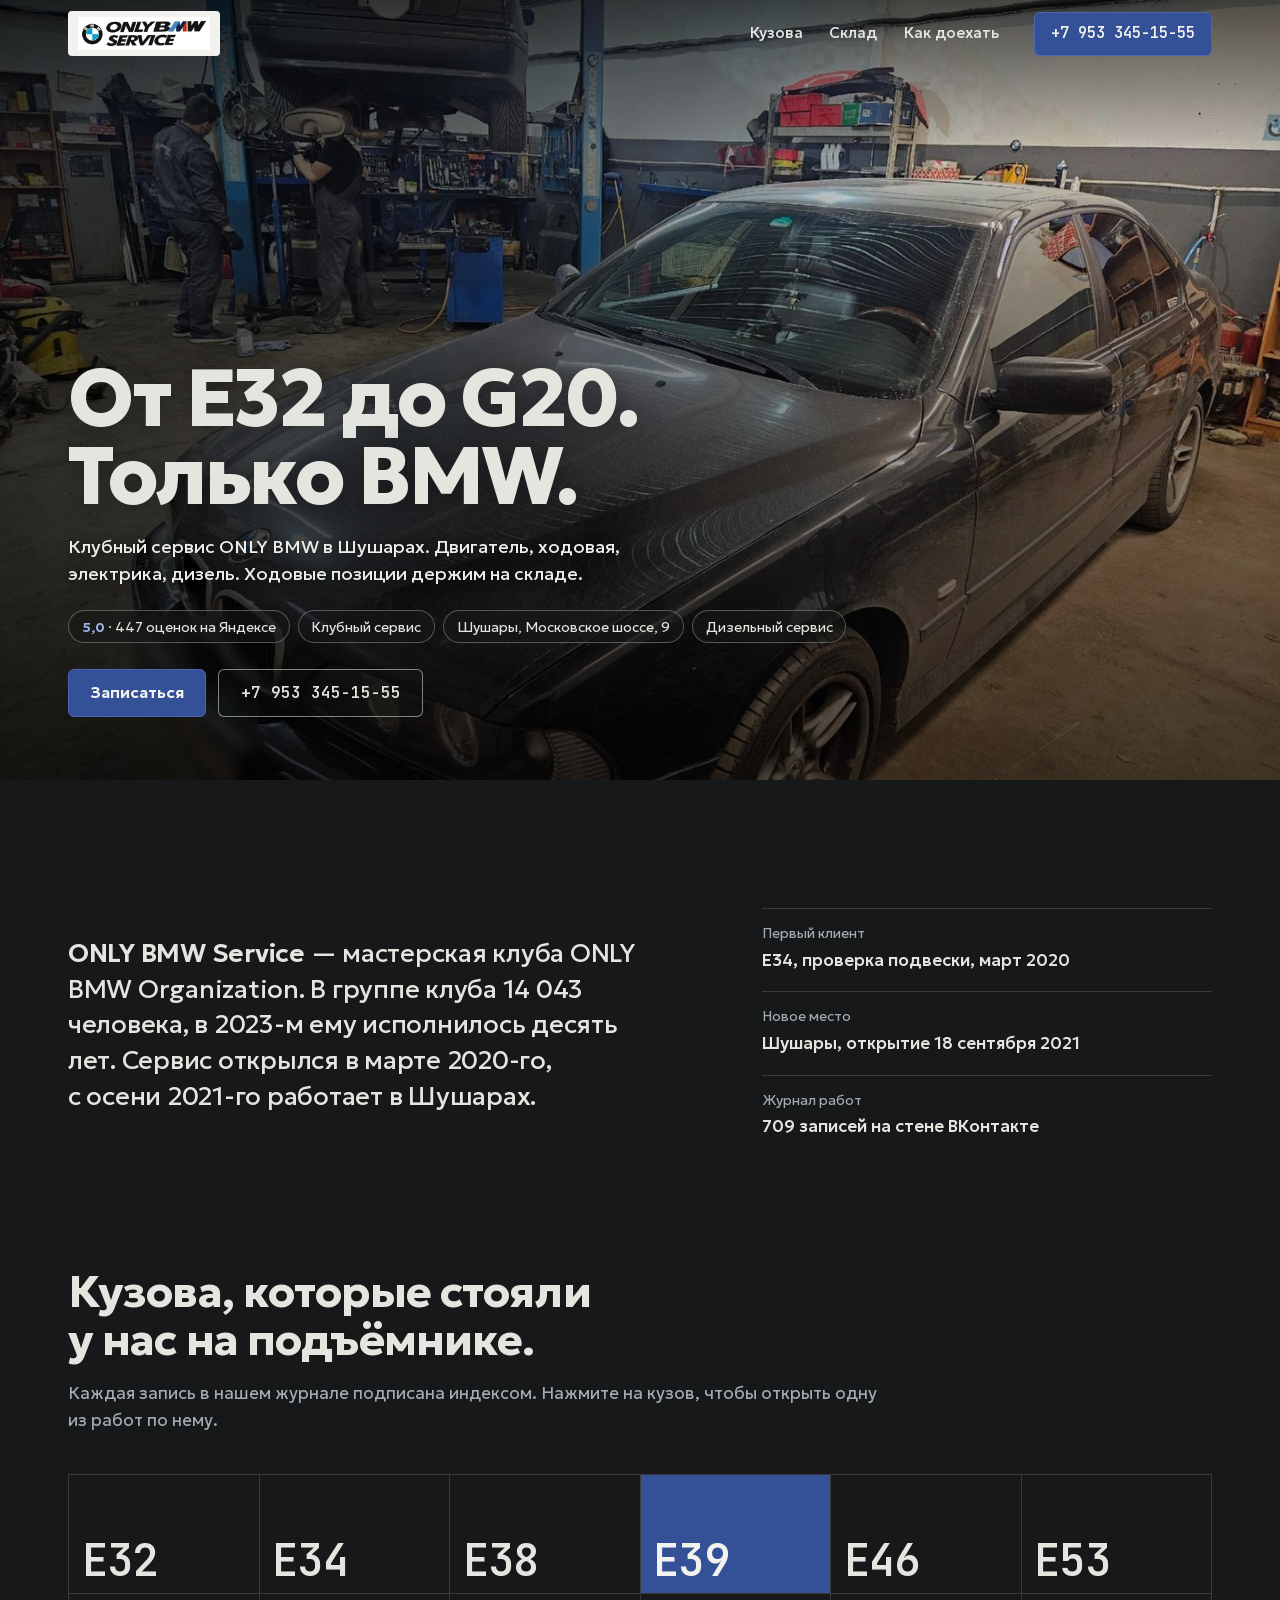
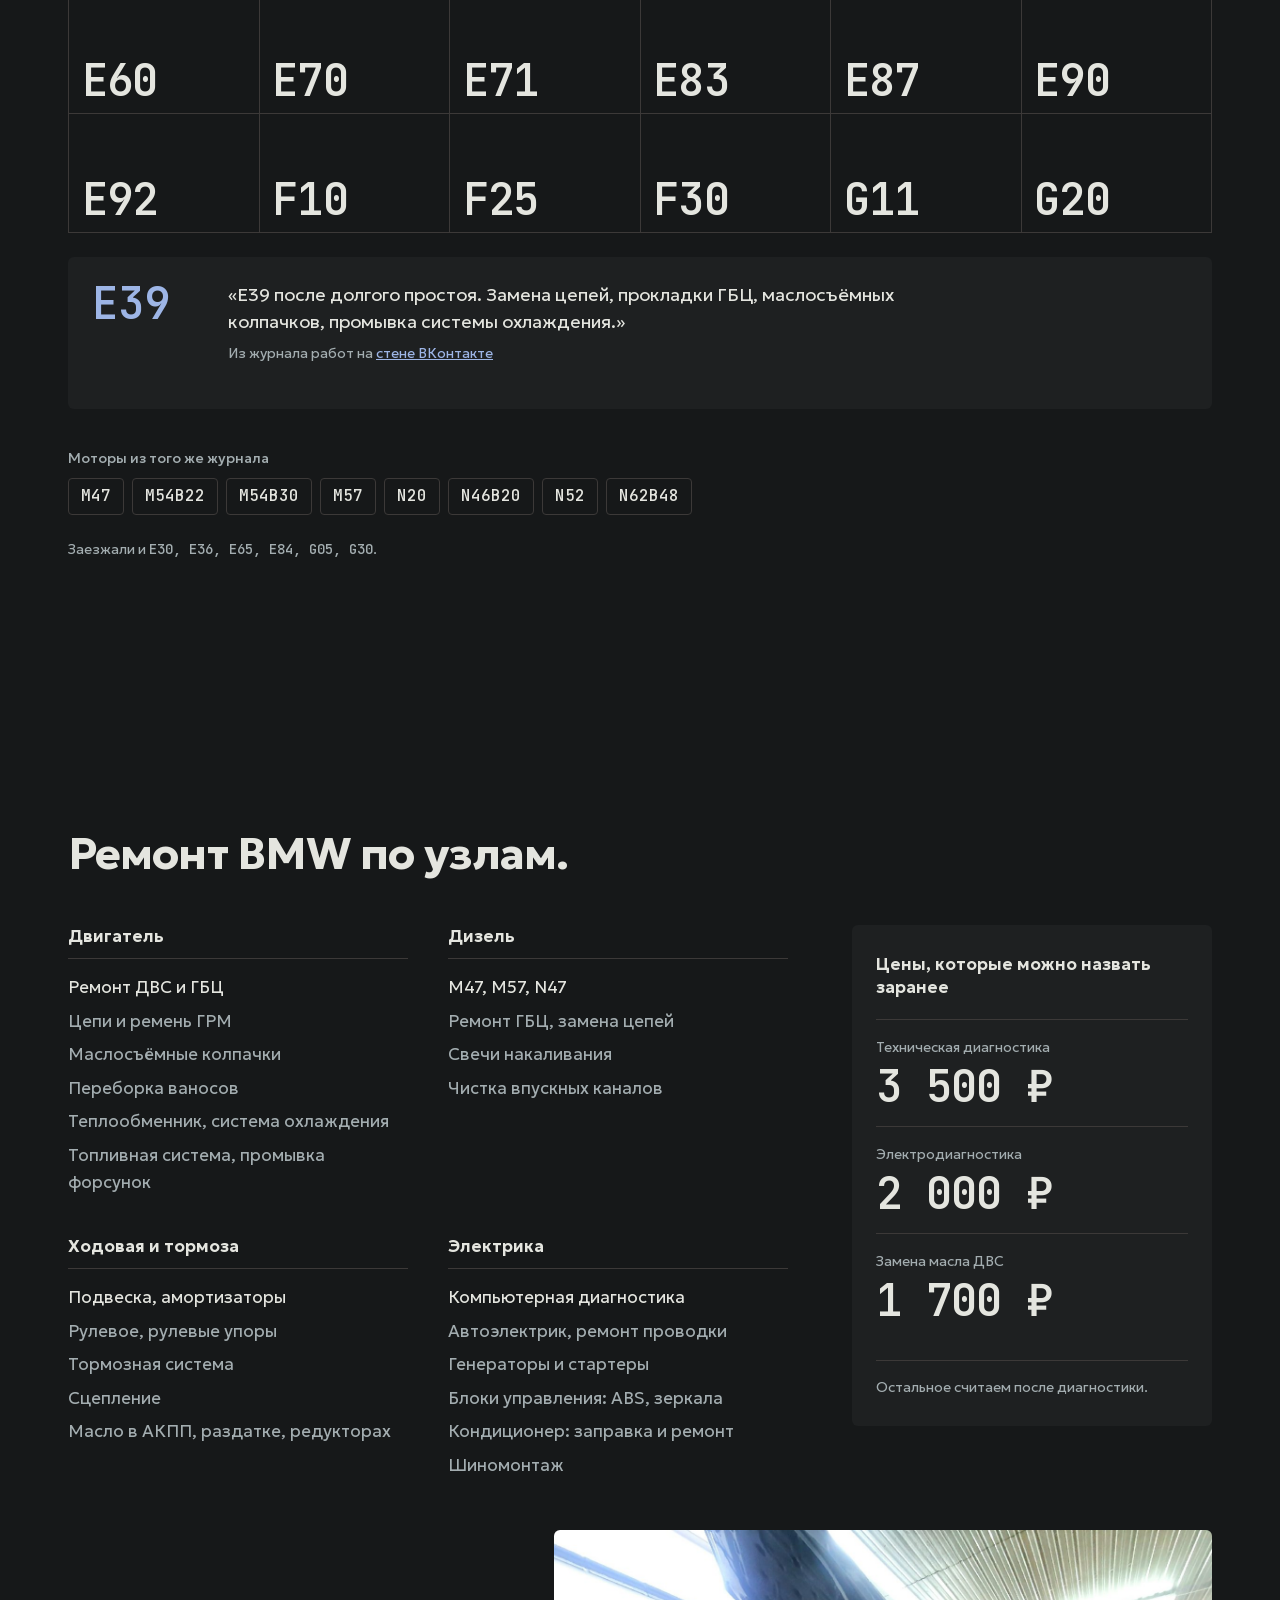
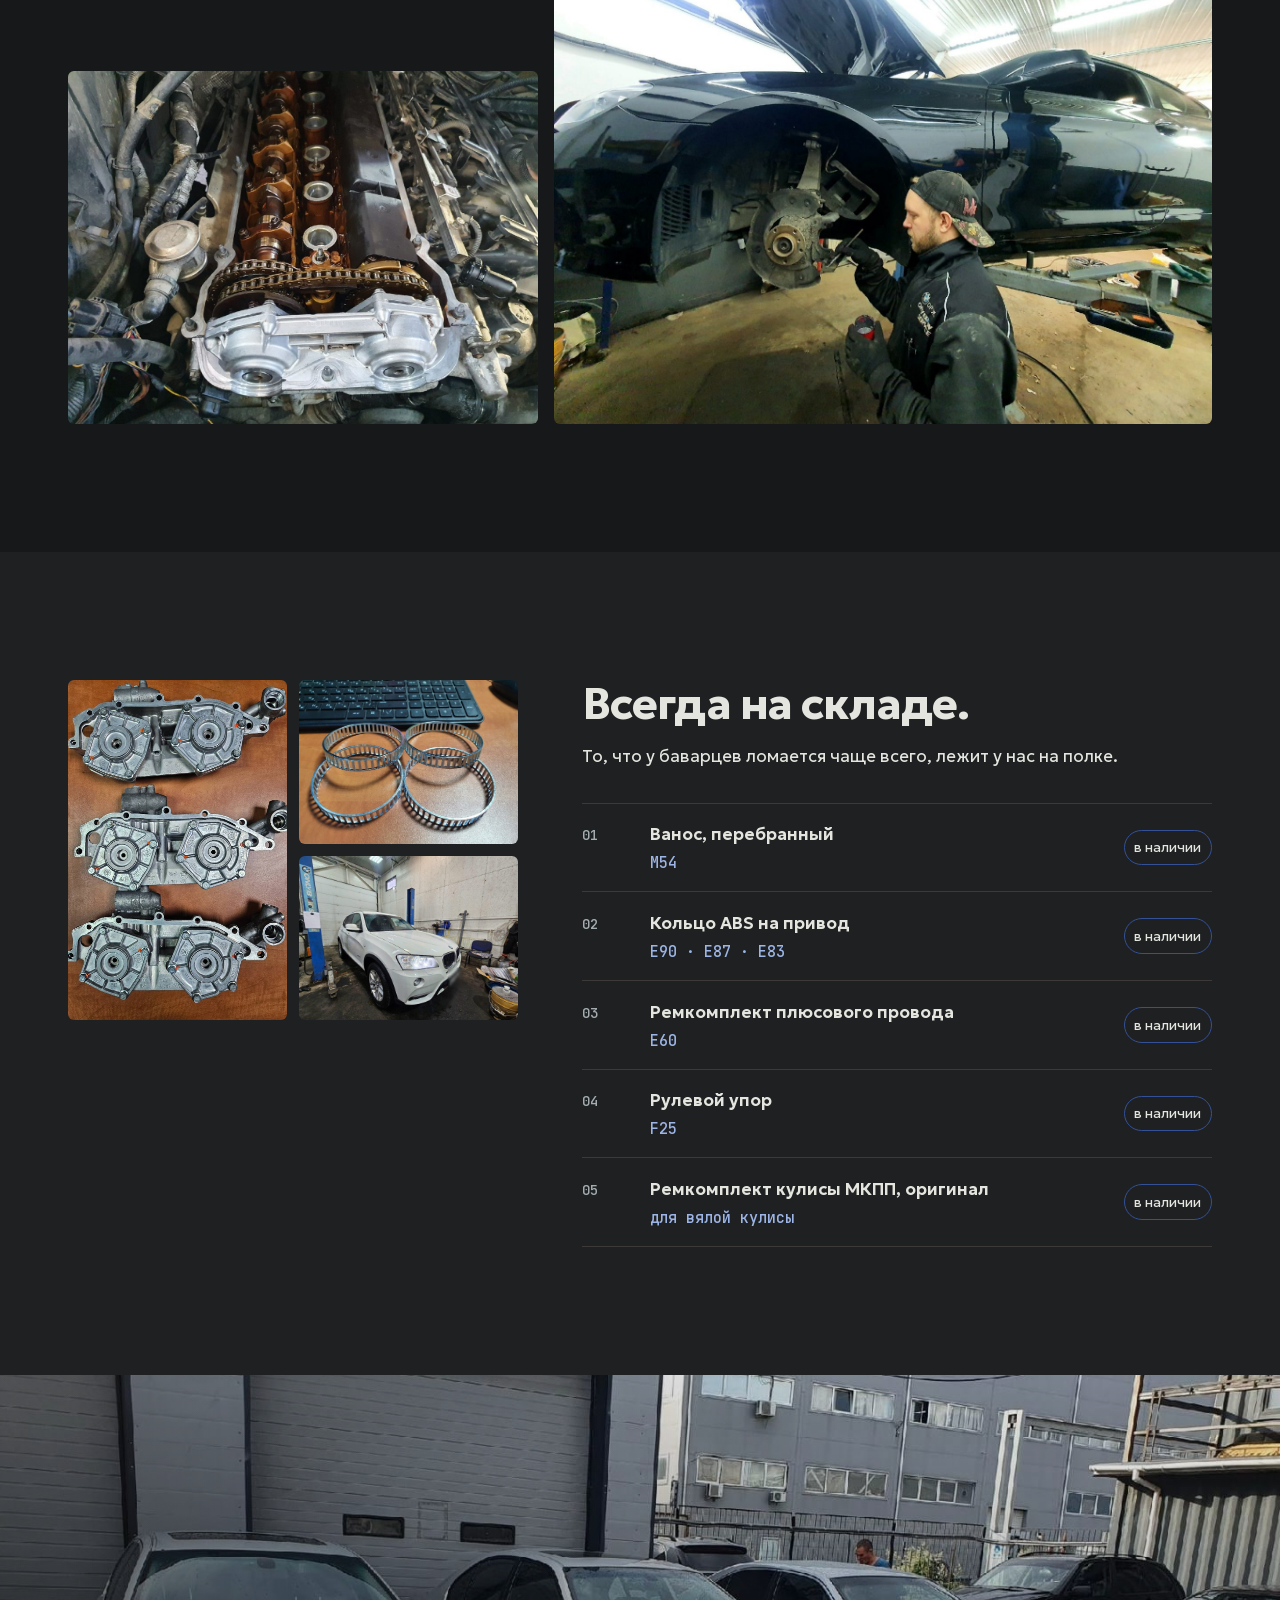
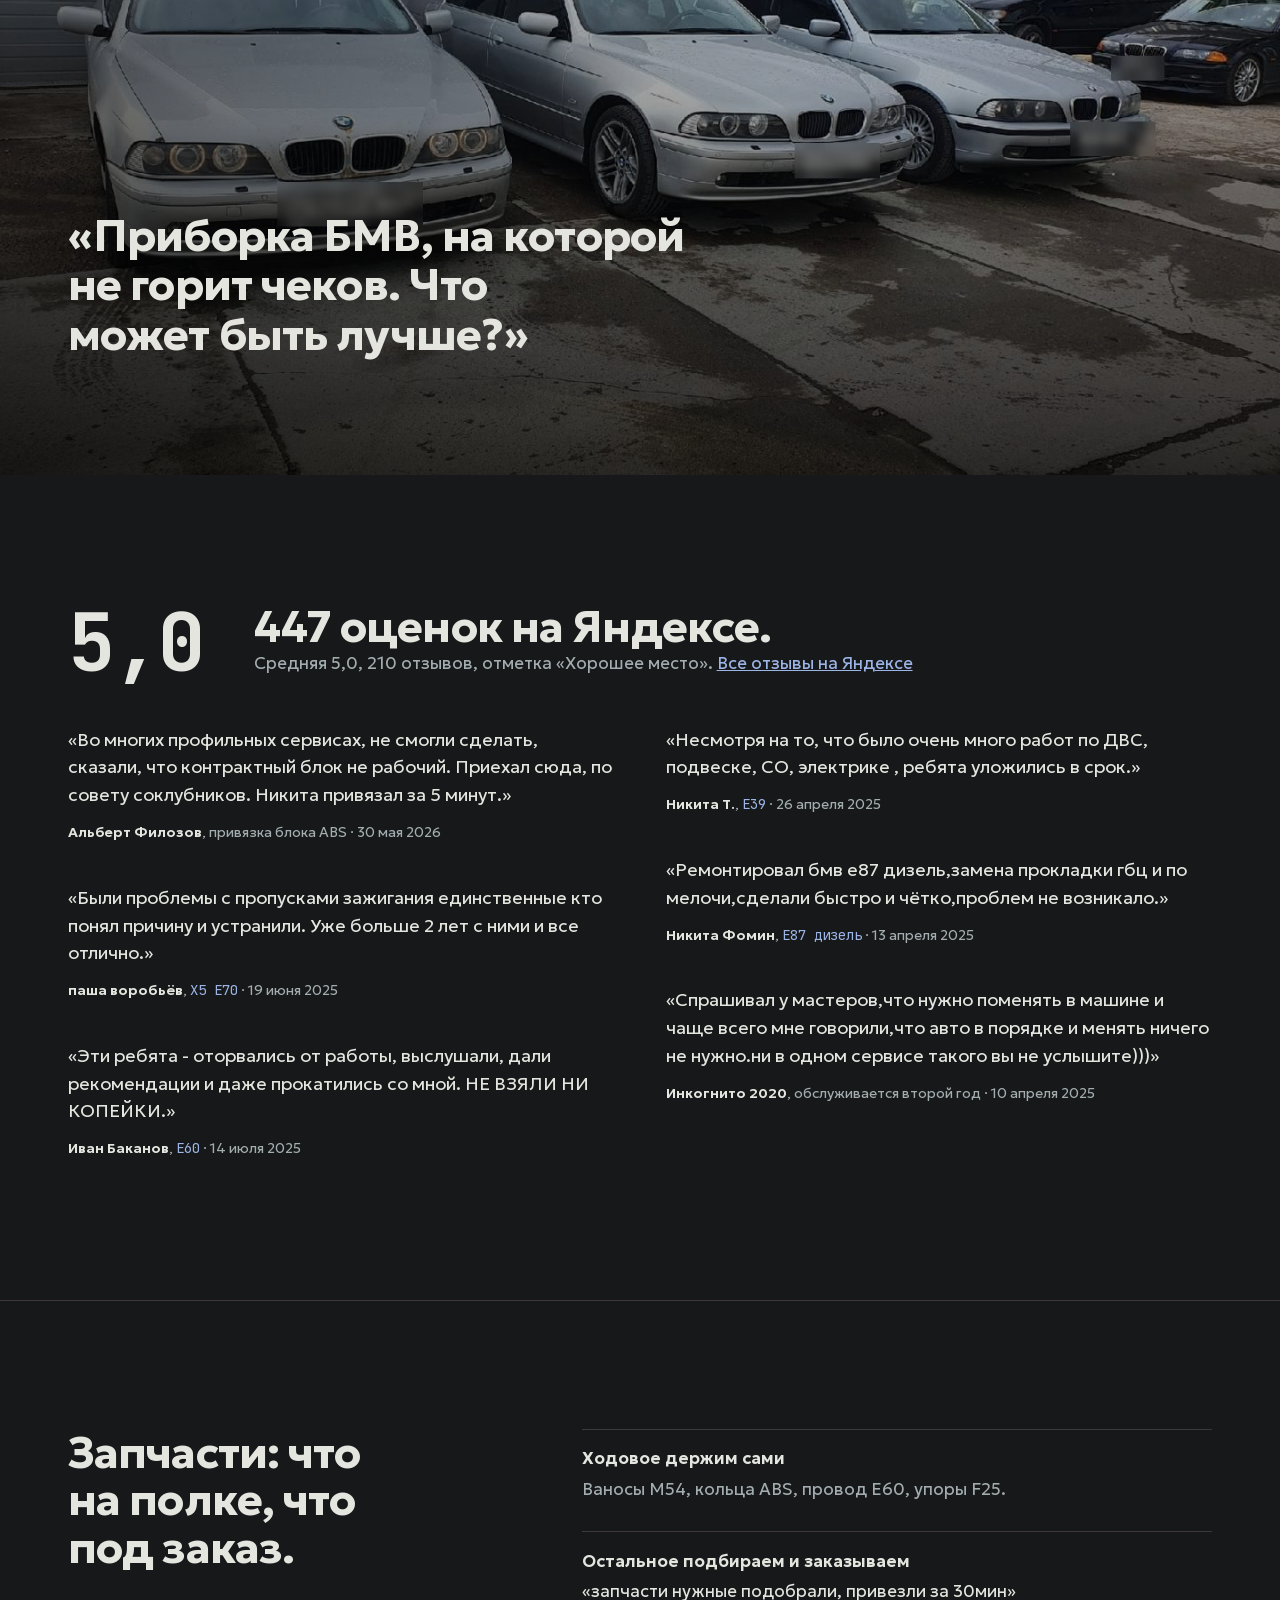
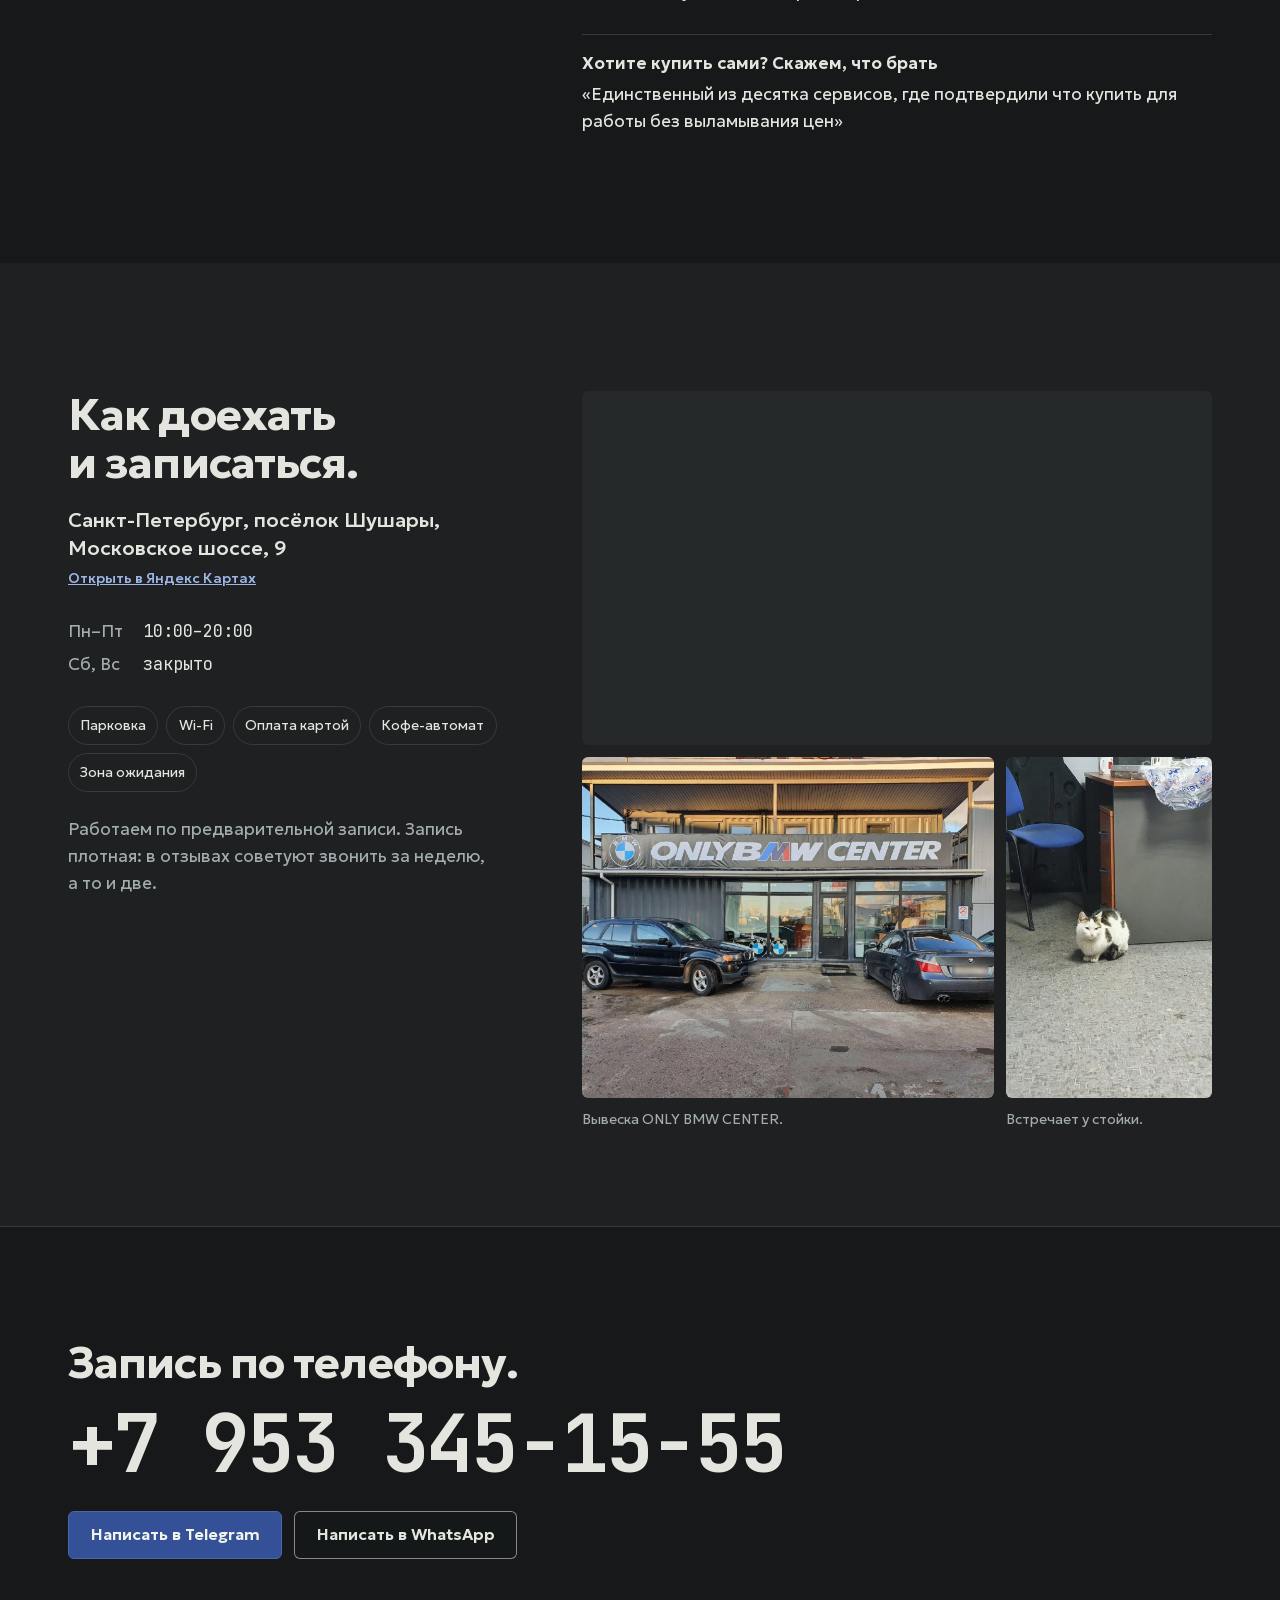
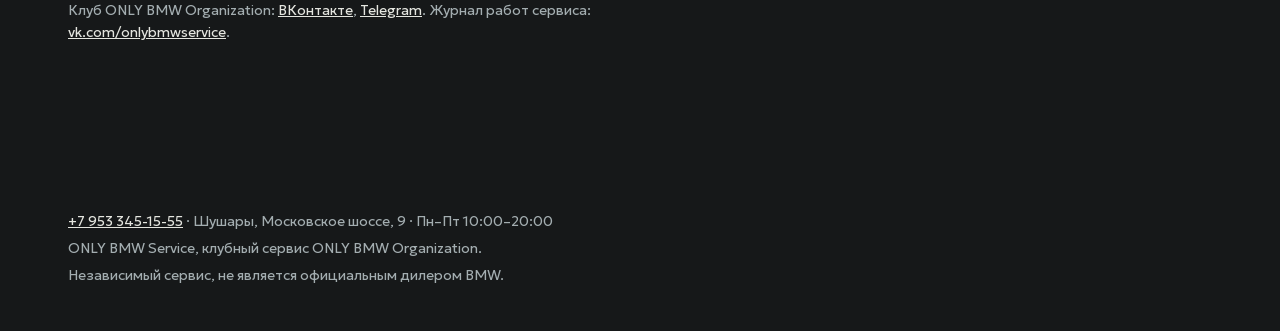
==== commit 38ef38e0: "Demo deploy: noindex, og preview and 404 paths point at github.io - noindex, nofollow and robots.txt" ====
--- a/index.html
+++ b/index.html
@@ -5,7 +5,8 @@
 <meta name="viewport" content="width=device-width, initial-scale=1">
 <title>ONLY BMW Service — ремонт BMW в Шушарах, Санкт-Петербург</title>
 <meta name="description" content="Ремонт BMW в Шушарах, клубный сервис ONLY BMW: двигатель, ходовая, электрика, дизель, от E32 до G20. 5,0 на Яндексе, 447 оценок. Пн–Пт 10–20.">
-<link rel="canonical" href="https://onlybmwservice.ru/">
+<meta name="robots" content="noindex, nofollow">  <!-- DEPLOY -->
+<link rel="canonical" href="https://skwizzy11.github.io/onlybmw/">  <!-- DEPLOY -->
 <meta name="theme-color" content="#161819">
 <meta name="color-scheme" content="dark">
 
@@ -14,8 +15,8 @@
 <meta property="og:site_name" content="ONLY BMW Service">
 <meta property="og:title" content="ONLY BMW Service — ремонт BMW в Шушарах">
 <meta property="og:description" content="От E32 до G20. Двигатель, ходовая, электрика, дизель. Московское шоссе, 9.">
-<meta property="og:url" content="https://onlybmwservice.ru/">
-<meta property="og:image" content="https://onlybmwservice.ru/og.jpg">
+<meta property="og:url" content="https://skwizzy11.github.io/onlybmw/">  <!-- DEPLOY -->
+<meta property="og:image" content="https://skwizzy11.github.io/onlybmw/og.jpg">  <!-- DEPLOY -->
 <meta property="og:image:width" content="1200">
 <meta property="og:image:height" content="630">
 <meta property="og:image:alt" content="Цех ONLY BMW Service в Шушарах: BMW E39 и механики у подъёмника">
